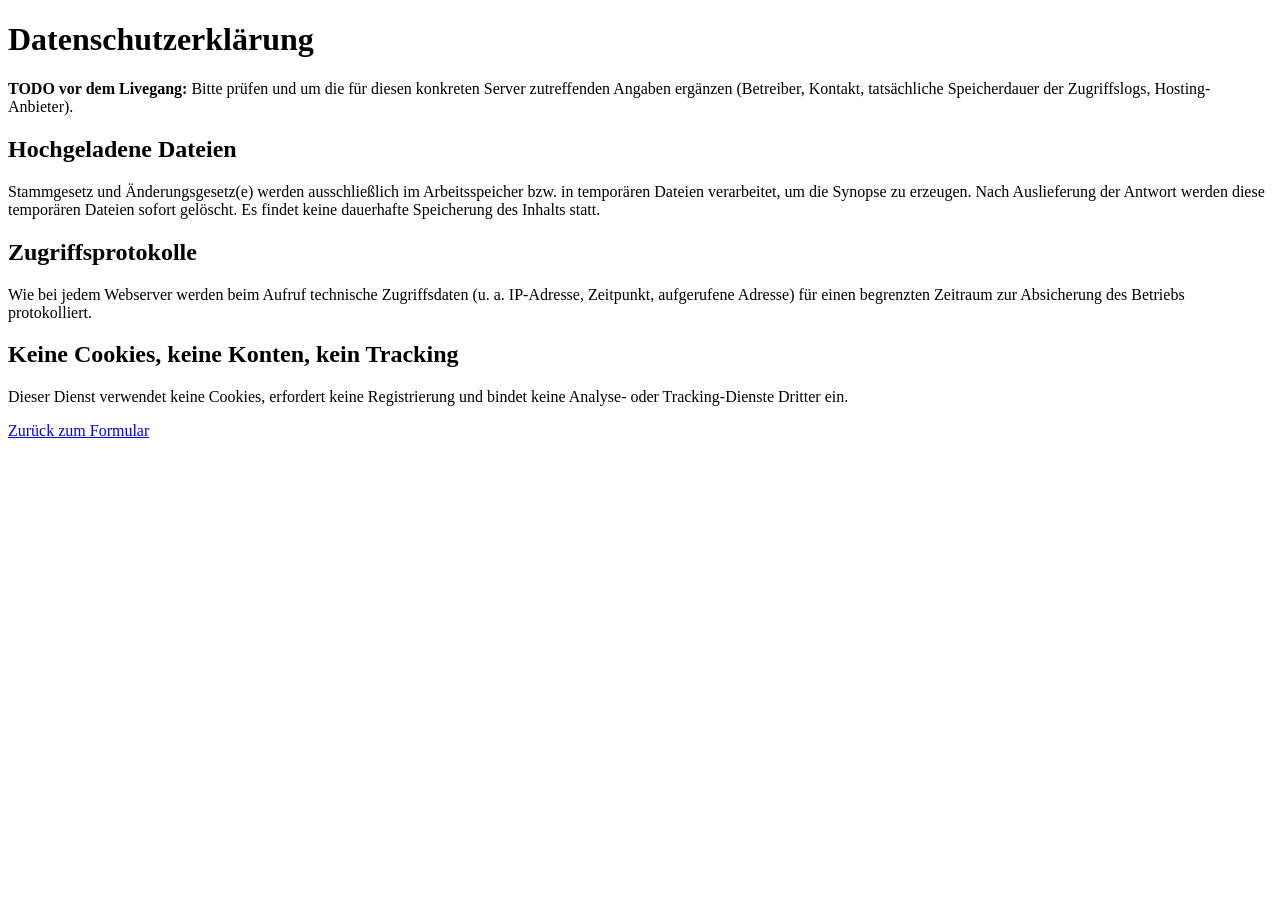
==== src/main/resources/eu/mulk/aendggner/web/datenschutz.html @ 7b455cd4 "Add a public web front end alongside the CLI Extracts the CLI pipeline into a reusable Pipeline clas" ====
<!doctype html>
<html lang="de">
<head>
  <meta charset="utf-8">
  <meta name="viewport" content="width=device-width, initial-scale=1">
  <title>Datenschutz — ÄndGgner</title>
  <link rel="stylesheet" href="/style.css">
</head>
<body>
  <main>
    <h1>Datenschutzerklärung</h1>
    <p>
      <strong>TODO vor dem Livegang:</strong> Bitte prüfen und um die für diesen konkreten Server
      zutreffenden Angaben ergänzen (Betreiber, Kontakt, tatsächliche Speicherdauer der
      Zugriffslogs, Hosting-Anbieter).
    </p>

    <h2>Hochgeladene Dateien</h2>
    <p>
      Stammgesetz und Änderungsgesetz(e) werden ausschließlich im Arbeitsspeicher bzw. in
      temporären Dateien verarbeitet, um die Synopse zu erzeugen. Nach Auslieferung der Antwort
      werden diese temporären Dateien sofort gelöscht. Es findet keine dauerhafte Speicherung des
      Inhalts statt.
    </p>

    <h2>Zugriffsprotokolle</h2>
    <p>
      Wie bei jedem Webserver werden beim Aufruf technische Zugriffsdaten (u. a. IP-Adresse,
      Zeitpunkt, aufgerufene Adresse) für einen begrenzten Zeitraum zur Absicherung des Betriebs
      protokolliert.
    </p>

    <h2>Keine Cookies, keine Konten, kein Tracking</h2>
    <p>
      Dieser Dienst verwendet keine Cookies, erfordert keine Registrierung und bindet keine
      Analyse- oder Tracking-Dienste Dritter ein.
    </p>
  </main>
  <footer><a href="/">Zurück zum Formular</a></footer>
</body>
</html>
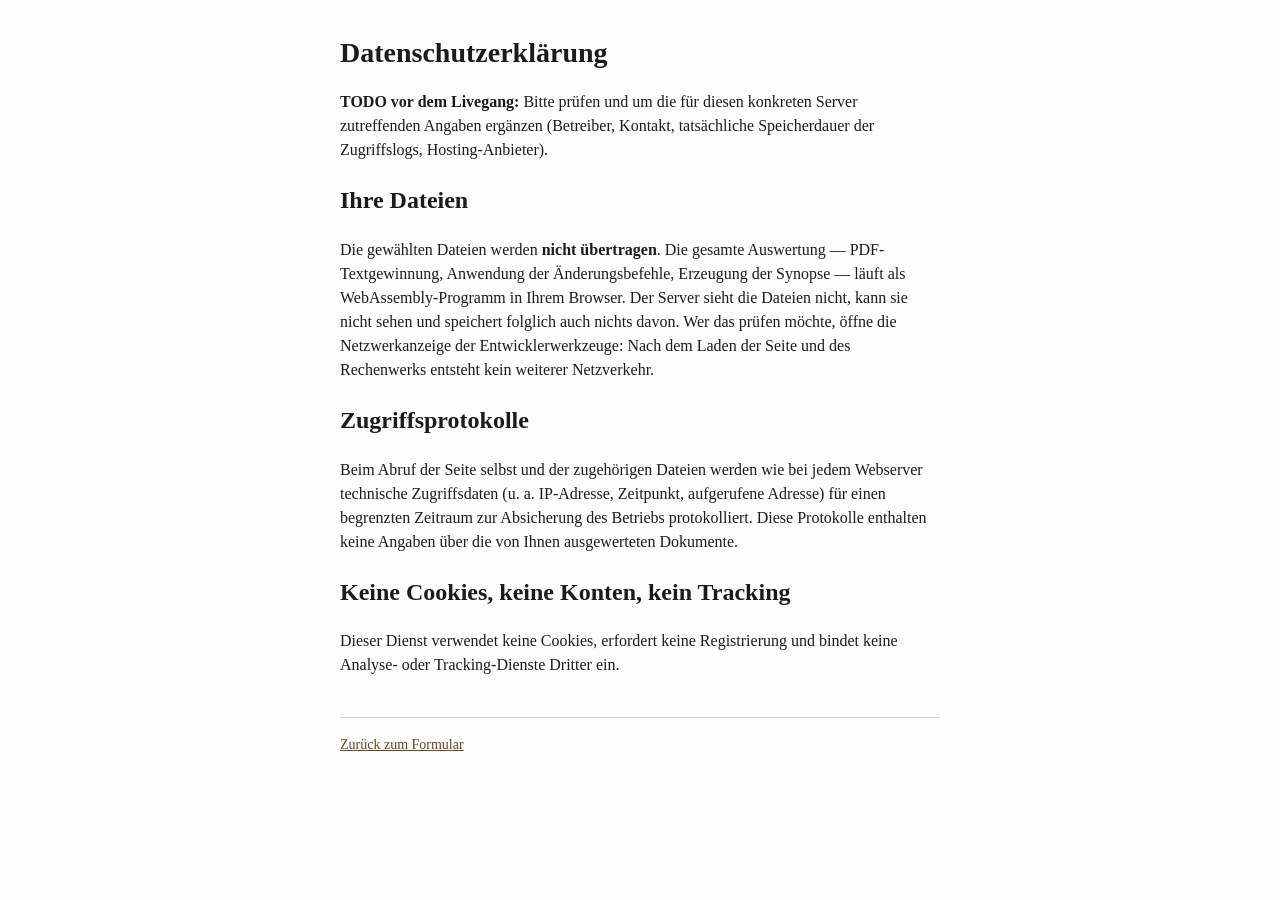
==== commit 2b1841e1: "Die Web-App rechnet im Browser statt auf dem Server Bisher lief die Weboberfläche auf einem JDK-Http" ====
--- a/src/main/resources/eu/mulk/aendggner/web/datenschutz.html
+++ b/src/main/resources/eu/mulk/aendggner/web/datenschutz.html
@@ -4,7 +4,7 @@
   <meta charset="utf-8">
   <meta name="viewport" content="width=device-width, initial-scale=1">
   <title>Datenschutz — ÄndGgner</title>
-  <link rel="stylesheet" href="/style.css">
+  <link rel="stylesheet" href="style.css">
 </head>
 <body>
   <main>
@@ -15,19 +15,22 @@
       Zugriffslogs, Hosting-Anbieter).
     </p>
 
-    <h2>Hochgeladene Dateien</h2>
+    <h2>Ihre Dateien</h2>
     <p>
-      Stammgesetz und Änderungsgesetz(e) werden ausschließlich im Arbeitsspeicher bzw. in
-      temporären Dateien verarbeitet, um die Synopse zu erzeugen. Nach Auslieferung der Antwort
-      werden diese temporären Dateien sofort gelöscht. Es findet keine dauerhafte Speicherung des
-      Inhalts statt.
+      Die gewählten Dateien werden <strong>nicht übertragen</strong>. Die gesamte Auswertung —
+      PDF-Textgewinnung, Anwendung der Änderungsbefehle, Erzeugung der Synopse — läuft als
+      WebAssembly-Programm in Ihrem Browser. Der Server sieht die Dateien nicht, kann sie nicht
+      sehen und speichert folglich auch nichts davon. Wer das prüfen möchte, öffne die
+      Netzwerkanzeige der Entwicklerwerkzeuge: Nach dem Laden der Seite und des Rechenwerks
+      entsteht kein weiterer Netzverkehr.
     </p>
 
     <h2>Zugriffsprotokolle</h2>
     <p>
-      Wie bei jedem Webserver werden beim Aufruf technische Zugriffsdaten (u. a. IP-Adresse,
-      Zeitpunkt, aufgerufene Adresse) für einen begrenzten Zeitraum zur Absicherung des Betriebs
-      protokolliert.
+      Beim Abruf der Seite selbst und der zugehörigen Dateien werden wie bei jedem Webserver
+      technische Zugriffsdaten (u. a. IP-Adresse, Zeitpunkt, aufgerufene Adresse) für einen
+      begrenzten Zeitraum zur Absicherung des Betriebs protokolliert. Diese Protokolle enthalten
+      keine Angaben über die von Ihnen ausgewerteten Dokumente.
     </p>
 
     <h2>Keine Cookies, keine Konten, kein Tracking</h2>
@@ -36,6 +39,6 @@
       Analyse- oder Tracking-Dienste Dritter ein.
     </p>
   </main>
-  <footer><a href="/">Zurück zum Formular</a></footer>
+  <footer><a href="index.html">Zurück zum Formular</a></footer>
 </body>
 </html>
--- a/src/main/resources/eu/mulk/aendggner/web/style.css
+++ b/src/main/resources/eu/mulk/aendggner/web/style.css
@@ -0,0 +1,140 @@
+:root {
+  color-scheme: light dark;
+  --fg: #1b1b1b;
+  --bg: #fdfdfb;
+  --muted: #5a5a54;
+  --accent: #6b4423;
+  --border: #d8d3c4;
+}
+
+@media (prefers-color-scheme: dark) {
+  :root {
+    --fg: #e8e6df;
+    --bg: #1c1b18;
+    --muted: #a6a296;
+    --accent: #c99a6c;
+    --border: #3a382f;
+  }
+}
+
+* {
+  box-sizing: border-box;
+}
+
+body {
+  margin: 0 auto;
+  padding: 2rem 1.25rem 3rem;
+  max-width: 40rem;
+  font-family: "Georgia", "Times New Roman", serif;
+  color: var(--fg);
+  background: var(--bg);
+  line-height: 1.5;
+}
+
+header {
+  margin-bottom: 2rem;
+}
+
+h1 {
+  margin: 0 0 0.25rem;
+  font-size: 1.75rem;
+}
+
+.tagline {
+  color: var(--muted);
+  margin: 0;
+}
+
+.field {
+  margin-bottom: 1.25rem;
+}
+
+label {
+  display: block;
+  font-weight: bold;
+  margin-bottom: 0.35rem;
+}
+
+.field.checkbox label {
+  font-weight: normal;
+  display: flex;
+  align-items: center;
+  gap: 0.5rem;
+}
+
+.hint {
+  margin: 0.35rem 0 0;
+  font-size: 0.875rem;
+  color: var(--muted);
+}
+
+input[type="file"] {
+  width: 100%;
+  padding: 0.4rem;
+  border: 1px solid var(--border);
+  border-radius: 4px;
+  background: transparent;
+  color: inherit;
+}
+
+button {
+  font: inherit;
+  font-weight: bold;
+  padding: 0.6rem 1.5rem;
+  border: 1px solid var(--accent);
+  border-radius: 4px;
+  background: var(--accent);
+  color: var(--bg);
+  cursor: pointer;
+}
+
+button:hover {
+  filter: brightness(1.1);
+}
+
+.disclaimer {
+  margin-top: 2rem;
+  padding: 1rem;
+  border: 1px solid var(--border);
+  border-radius: 6px;
+  font-size: 0.875rem;
+  color: var(--muted);
+}
+
+footer {
+  margin-top: 2.5rem;
+  padding-top: 1rem;
+  border-top: 1px solid var(--border);
+  font-size: 0.875rem;
+  color: var(--muted);
+}
+
+footer a {
+  color: var(--accent);
+}
+
+.meldung {
+  margin-top: 1.25rem;
+  padding: 0.75rem 1rem;
+  border: 1px solid var(--border);
+  border-radius: 6px;
+  font-size: 0.9375rem;
+}
+
+.meldung.arbeit {
+  color: var(--muted);
+}
+
+.meldung.fertig {
+  border-color: var(--accent);
+}
+
+.meldung.fehler {
+  border-color: #a33;
+  color: #a33;
+}
+
+button[disabled] {
+  filter: grayscale(0.6);
+  cursor: progress;
+}
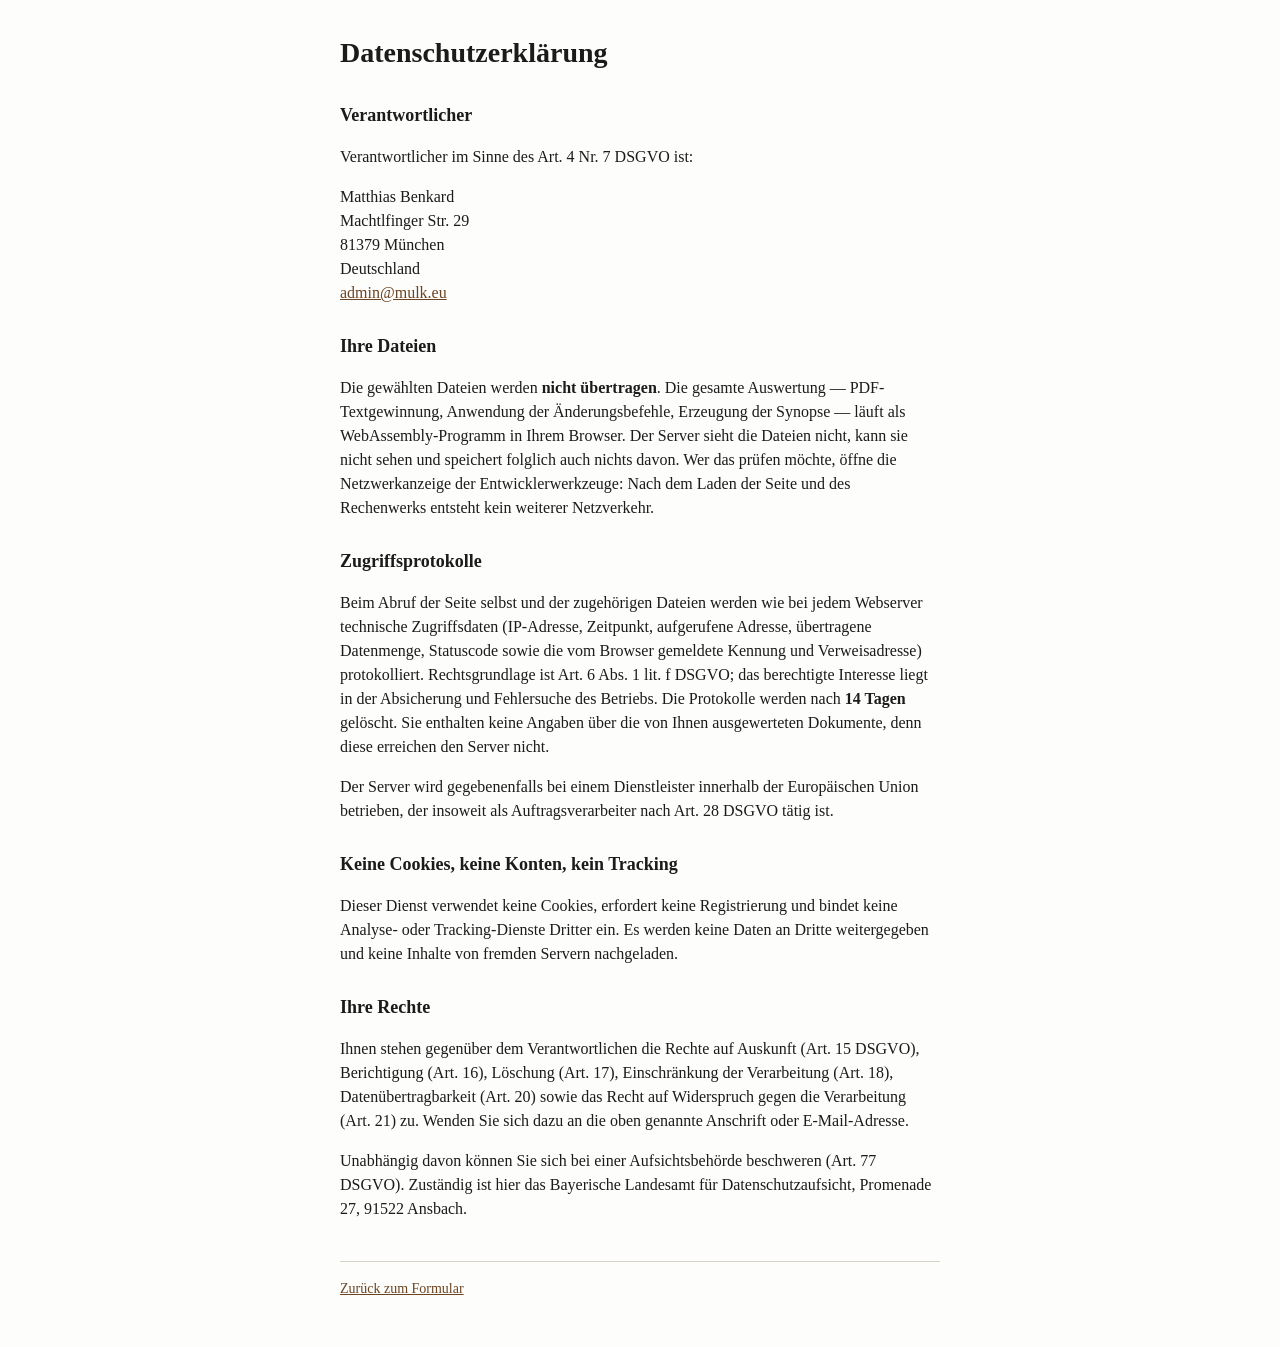
==== commit 2d33bf7c: "Die Web-Version wird öffentlich betreibbar Die Browserfassung war für den öffentlichen Betrieb gespe" ====
--- a/src/main/resources/eu/mulk/aendggner/web/datenschutz.html
+++ b/src/main/resources/eu/mulk/aendggner/web/datenschutz.html
@@ -4,16 +4,24 @@
   <meta charset="utf-8">
   <meta name="viewport" content="width=device-width, initial-scale=1">
   <title>Datenschutz — ÄndGgner</title>
+  <link rel="icon" href="favicon.svg" type="image/svg+xml">
   <link rel="stylesheet" href="style.css">
 </head>
 <body>
   <main>
     <h1>Datenschutzerklärung</h1>
+
+    <h2>Verantwortlicher</h2>
     <p>
-      <strong>TODO vor dem Livegang:</strong> Bitte prüfen und um die für diesen konkreten Server
-      zutreffenden Angaben ergänzen (Betreiber, Kontakt, tatsächliche Speicherdauer der
-      Zugriffslogs, Hosting-Anbieter).
+      Verantwortlicher im Sinne des Art. 4 Nr. 7 DSGVO ist:
     </p>
+    <address>
+      Matthias Benkard<br>
+      Machtlfinger Str. 29<br>
+      81379 München<br>
+      Deutschland<br>
+      <a href="mailto:admin@mulk.eu">admin@mulk.eu</a>
+    </address>
 
     <h2>Ihre Dateien</h2>
     <p>
@@ -28,15 +36,36 @@
     <h2>Zugriffsprotokolle</h2>
     <p>
       Beim Abruf der Seite selbst und der zugehörigen Dateien werden wie bei jedem Webserver
-      technische Zugriffsdaten (u. a. IP-Adresse, Zeitpunkt, aufgerufene Adresse) für einen
-      begrenzten Zeitraum zur Absicherung des Betriebs protokolliert. Diese Protokolle enthalten
-      keine Angaben über die von Ihnen ausgewerteten Dokumente.
+      technische Zugriffsdaten (IP-Adresse, Zeitpunkt, aufgerufene Adresse, übertragene
+      Datenmenge, Statuscode sowie die vom Browser gemeldete Kennung und Verweisadresse)
+      protokolliert. Rechtsgrundlage ist Art. 6 Abs. 1 lit. f DSGVO; das berechtigte Interesse
+      liegt in der Absicherung und Fehlersuche des Betriebs. Die Protokolle werden nach
+      <strong>14 Tagen</strong> gelöscht. Sie enthalten keine Angaben über die von Ihnen
+      ausgewerteten Dokumente, denn diese erreichen den Server nicht.
+    </p>
+    <p>
+      Der Server wird gegebenenfalls bei einem Dienstleister innerhalb der Europäischen Union
+      betrieben, der insoweit als Auftragsverarbeiter nach Art. 28 DSGVO tätig ist.
     </p>
 
     <h2>Keine Cookies, keine Konten, kein Tracking</h2>
     <p>
       Dieser Dienst verwendet keine Cookies, erfordert keine Registrierung und bindet keine
-      Analyse- oder Tracking-Dienste Dritter ein.
+      Analyse- oder Tracking-Dienste Dritter ein. Es werden keine Daten an Dritte weitergegeben
+      und keine Inhalte von fremden Servern nachgeladen.
+    </p>
+
+    <h2>Ihre Rechte</h2>
+    <p>
+      Ihnen stehen gegenüber dem Verantwortlichen die Rechte auf Auskunft (Art. 15 DSGVO),
+      Berichtigung (Art. 16), Löschung (Art. 17), Einschränkung der Verarbeitung (Art. 18),
+      Datenübertragbarkeit (Art. 20) sowie das Recht auf Widerspruch gegen die Verarbeitung
+      (Art. 21) zu. Wenden Sie sich dazu an die oben genannte Anschrift oder E-Mail-Adresse.
+    </p>
+    <p>
+      Unabhängig davon können Sie sich bei einer Aufsichtsbehörde beschweren (Art. 77 DSGVO).
+      Zuständig ist hier das Bayerische Landesamt für Datenschutzaufsicht, Promenade 27,
+      91522 Ansbach.
     </p>
   </main>
   <footer><a href="index.html">Zurück zum Formular</a></footer>
--- a/src/main/resources/eu/mulk/aendggner/web/style.css
+++ b/src/main/resources/eu/mulk/aendggner/web/style.css
@@ -43,6 +43,21 @@
 .tagline {
   color: var(--muted);
   margin: 0;
+}
+
+/* Impressum und Datenschutz. */
+h2 {
+  margin: 1.75rem 0 0.5rem;
+  font-size: 1.125rem;
+}
+
+address {
+  font-style: normal;
+  margin: 0.5rem 0;
+}
+
+a {
+  color: var(--accent);
 }
 
 .field {
@@ -92,6 +107,14 @@
   filter: brightness(1.1);
 }
 
+.noscript {
+  margin: 0 0 2rem;
+  padding: 1rem;
+  border: 1px solid #a33;
+  border-radius: 6px;
+  font-size: 0.875rem;
+}
+
 .disclaimer {
   margin-top: 2rem;
   padding: 1rem;
@@ -111,6 +134,10 @@
 
 footer a {
   color: var(--accent);
+}
+
+.nebenquelle {
+  font-size: 0.8125rem;
 }
 
 .meldung {
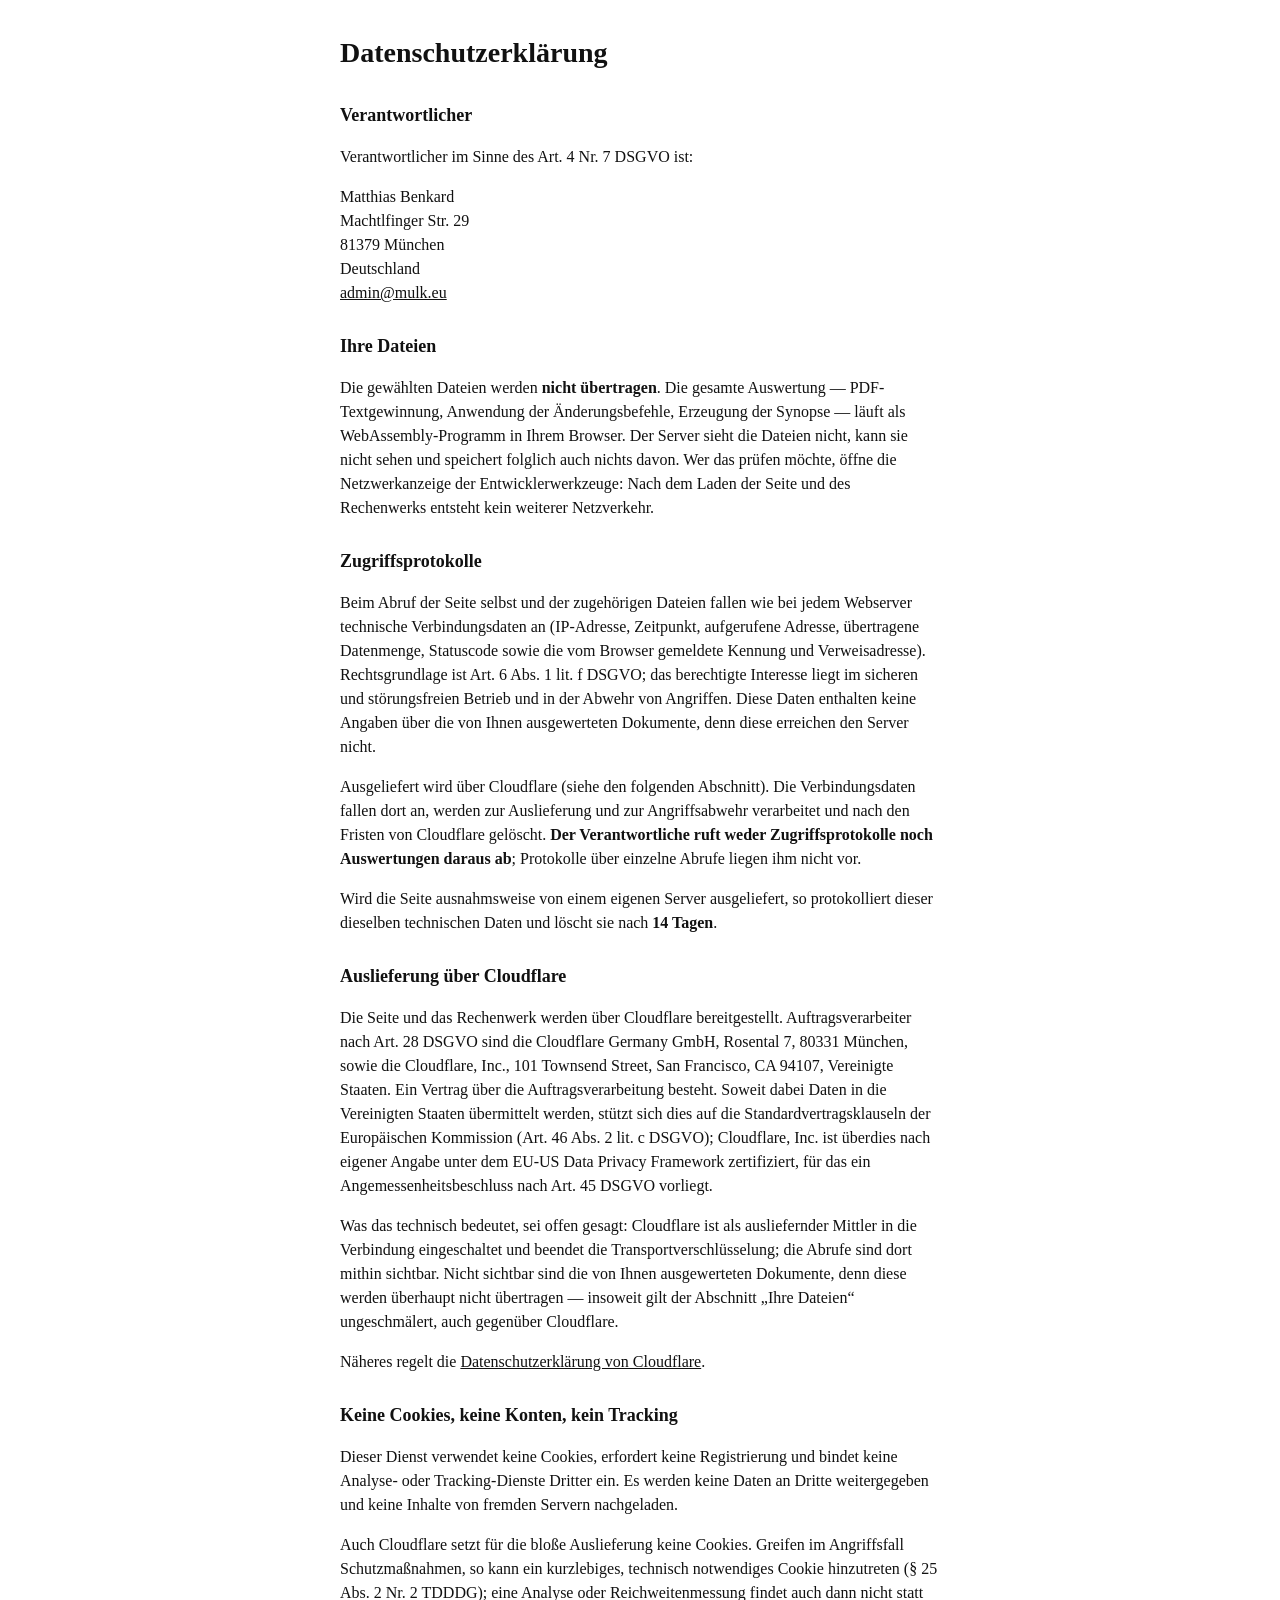
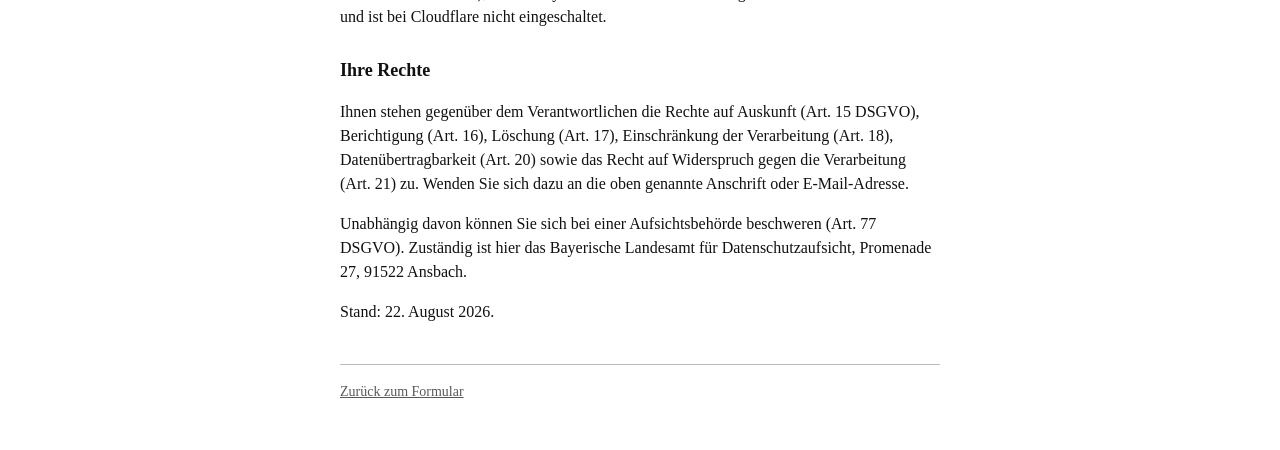
==== commit 8889c186: "Die Erklärung nennt, wer die Abrufe tatsächlich sieht Die Browserfassung geht seit der Umstellung de" ====
--- a/src/main/resources/eu/mulk/aendggner/web/datenschutz.html
+++ b/src/main/resources/eu/mulk/aendggner/web/datenschutz.html
@@ -35,17 +35,48 @@
 
     <h2>Zugriffsprotokolle</h2>
     <p>
-      Beim Abruf der Seite selbst und der zugehörigen Dateien werden wie bei jedem Webserver
-      technische Zugriffsdaten (IP-Adresse, Zeitpunkt, aufgerufene Adresse, übertragene
-      Datenmenge, Statuscode sowie die vom Browser gemeldete Kennung und Verweisadresse)
-      protokolliert. Rechtsgrundlage ist Art. 6 Abs. 1 lit. f DSGVO; das berechtigte Interesse
-      liegt in der Absicherung und Fehlersuche des Betriebs. Die Protokolle werden nach
-      <strong>14 Tagen</strong> gelöscht. Sie enthalten keine Angaben über die von Ihnen
-      ausgewerteten Dokumente, denn diese erreichen den Server nicht.
+      Beim Abruf der Seite selbst und der zugehörigen Dateien fallen wie bei jedem Webserver
+      technische Verbindungsdaten an (IP-Adresse, Zeitpunkt, aufgerufene Adresse, übertragene
+      Datenmenge, Statuscode sowie die vom Browser gemeldete Kennung und Verweisadresse).
+      Rechtsgrundlage ist Art. 6 Abs. 1 lit. f DSGVO; das berechtigte Interesse liegt im
+      sicheren und störungsfreien Betrieb und in der Abwehr von Angriffen. Diese Daten
+      enthalten keine Angaben über die von Ihnen ausgewerteten Dokumente, denn diese erreichen
+      den Server nicht.
     </p>
     <p>
-      Der Server wird gegebenenfalls bei einem Dienstleister innerhalb der Europäischen Union
-      betrieben, der insoweit als Auftragsverarbeiter nach Art. 28 DSGVO tätig ist.
+      Ausgeliefert wird über Cloudflare (siehe den folgenden Abschnitt). Die Verbindungsdaten
+      fallen dort an, werden zur Auslieferung und zur Angriffsabwehr verarbeitet und nach den
+      Fristen von Cloudflare gelöscht. <strong>Der Verantwortliche ruft weder
+      Zugriffsprotokolle noch Auswertungen daraus ab</strong>; Protokolle über einzelne Abrufe
+      liegen ihm nicht vor.
+    </p>
+    <p>
+      Wird die Seite ausnahmsweise von einem eigenen Server ausgeliefert, so protokolliert
+      dieser dieselben technischen Daten und löscht sie nach <strong>14 Tagen</strong>.
+    </p>
+
+    <h2>Auslieferung über Cloudflare</h2>
+    <p>
+      Die Seite und das Rechenwerk werden über Cloudflare bereitgestellt. Auftragsverarbeiter
+      nach Art. 28 DSGVO sind die Cloudflare Germany GmbH, Rosental 7, 80331 München, sowie die
+      Cloudflare, Inc., 101 Townsend Street, San Francisco, CA 94107, Vereinigte Staaten. Ein
+      Vertrag über die Auftragsverarbeitung besteht. Soweit dabei Daten in die Vereinigten
+      Staaten übermittelt werden, stützt sich dies auf die Standardvertragsklauseln der
+      Europäischen Kommission (Art. 46 Abs. 2 lit. c DSGVO); Cloudflare, Inc. ist überdies nach
+      eigener Angabe unter dem EU-US Data Privacy Framework zertifiziert, für das ein
+      Angemessenheitsbeschluss nach Art. 45 DSGVO vorliegt.
+    </p>
+    <p>
+      Was das technisch bedeutet, sei offen gesagt: Cloudflare ist als ausliefernder Mittler in
+      die Verbindung eingeschaltet und beendet die Transportverschlüsselung; die Abrufe sind
+      dort mithin sichtbar. Nicht sichtbar sind die von Ihnen ausgewerteten Dokumente, denn
+      diese werden überhaupt nicht übertragen — insoweit gilt der Abschnitt „Ihre Dateien“
+      ungeschmälert, auch gegenüber Cloudflare.
+    </p>
+    <p>
+      Näheres regelt die
+      <a href="https://www.cloudflare.com/privacypolicy/">Datenschutzerklärung von
+      Cloudflare</a>.
     </p>
 
     <h2>Keine Cookies, keine Konten, kein Tracking</h2>
@@ -53,6 +84,12 @@
       Dieser Dienst verwendet keine Cookies, erfordert keine Registrierung und bindet keine
       Analyse- oder Tracking-Dienste Dritter ein. Es werden keine Daten an Dritte weitergegeben
       und keine Inhalte von fremden Servern nachgeladen.
+    </p>
+    <p>
+      Auch Cloudflare setzt für die bloße Auslieferung keine Cookies. Greifen im Angriffsfall
+      Schutzmaßnahmen, so kann ein kurzlebiges, technisch notwendiges Cookie hinzutreten
+      (§ 25 Abs. 2 Nr. 2 TDDDG); eine Analyse oder Reichweitenmessung findet auch dann nicht
+      statt und ist bei Cloudflare nicht eingeschaltet.
     </p>
 
     <h2>Ihre Rechte</h2>
@@ -67,6 +104,8 @@
       Zuständig ist hier das Bayerische Landesamt für Datenschutzaufsicht, Promenade 27,
       91522 Ansbach.
     </p>
+
+    <p>Stand: 22. August 2026.</p>
   </main>
   <footer><a href="index.html">Zurück zum Formular</a></footer>
 </body>
--- a/src/main/resources/eu/mulk/aendggner/web/style.css
+++ b/src/main/resources/eu/mulk/aendggner/web/style.css
@@ -1,19 +1,25 @@
+/* Schwarz auf Papier wie ein Gesetzblatt. Farbe tritt allein an den Balken der
+   Hinweiskästen auf und meint dort dasselbe wie in der Synopse: rot warnt, grün
+   bestätigt. Die Kästen bleiben auch ohne den Balken lesbar; er hebt sie hervor,
+   er trägt nicht allein. */
 :root {
   color-scheme: light dark;
-  --fg: #1b1b1b;
-  --bg: #fdfdfb;
-  --muted: #5a5a54;
-  --accent: #6b4423;
-  --border: #d8d3c4;
+  --fg: #111;
+  --bg: #fff;
+  --muted: #595959;
+  --border: #bbb;
+  --warnung: #8b0000;
+  --bestaetigung: #005f00;
 }
 
 @media (prefers-color-scheme: dark) {
   :root {
-    --fg: #e8e6df;
-    --bg: #1c1b18;
-    --muted: #a6a296;
-    --accent: #c99a6c;
-    --border: #3a382f;
+    --fg: #e6e6e6;
+    --bg: #141414;
+    --muted: #a0a0a0;
+    --border: #4a4a4a;
+    --warnung: #ffb3b3;
+    --bestaetigung: #b3ffb3;
   }
 }
 
@@ -40,6 +46,12 @@
   font-size: 1.75rem;
 }
 
+.langname {
+  color: var(--muted);
+  margin: 0 0 0.35rem;
+  font-size: 0.9rem;
+}
+
 .tagline {
   color: var(--muted);
   margin: 0;
@@ -56,8 +68,10 @@
   margin: 0.5rem 0;
 }
 
+/* Ohne Schmuckfarbe trägt allein die Unterstreichung das Klick-Signal. */
 a {
-  color: var(--accent);
+  color: var(--fg);
+  text-decoration: underline;
 }
 
 .field {
@@ -87,7 +101,6 @@
   width: 100%;
   padding: 0.4rem;
   border: 1px solid var(--border);
-  border-radius: 4px;
   background: transparent;
   color: inherit;
 }
@@ -96,30 +109,68 @@
   font: inherit;
   font-weight: bold;
   padding: 0.6rem 1.5rem;
-  border: 1px solid var(--accent);
-  border-radius: 4px;
-  background: var(--accent);
+  border: 1px solid var(--fg);
+  background: var(--fg);
   color: var(--bg);
   cursor: pointer;
 }
 
+/* Umkehr statt brightness(): Ein schwarzer Knopf wird davon nicht heller. */
 button:hover {
-  filter: brightness(1.1);
+  background: var(--bg);
+  color: var(--fg);
 }
 
 .noscript {
   margin: 0 0 2rem;
   padding: 1rem;
-  border: 1px solid #a33;
-  border-radius: 6px;
-  font-size: 0.875rem;
+  border: 1px solid var(--border);
+  border-left: 4px solid var(--warnung);
+  font-size: 0.875rem;
+}
+
+/* Zugeklappt eine Zeile, damit das Formular oben bleibt; aufgeklappt im Zuschnitt der
+   übrigen Kästen. */
+.einfuehrung {
+  margin: 0 0 1.75rem;
+  padding: 0.75rem 1rem;
+  border: 1px solid var(--border);
+  font-size: 0.875rem;
+}
+
+.einfuehrung summary {
+  font-weight: bold;
+  text-decoration: underline;
+  cursor: pointer;
+}
+
+.einfuehrung > :not(summary) {
+  margin: 0.75rem 0 0;
+}
+
+.einfuehrung ol {
+  padding-left: 1.25rem;
+}
+
+.einfuehrung dt {
+  font-weight: bold;
+  margin-top: 0.75rem;
+}
+
+.einfuehrung dd {
+  margin: 0.25rem 0 0;
+}
+
+/* Der Erläuterungssatz unter einem Beispiel steht als span in der dd und braucht deshalb
+   eigene Absatzbildung. */
+.einfuehrung .hint {
+  display: block;
 }
 
 .disclaimer {
   margin-top: 2rem;
   padding: 1rem;
   border: 1px solid var(--border);
-  border-radius: 6px;
   font-size: 0.875rem;
   color: var(--muted);
 }
@@ -133,18 +184,22 @@
 }
 
 footer a {
-  color: var(--accent);
+  color: var(--muted);
 }
 
 .nebenquelle {
   font-size: 0.8125rem;
 }
 
+/* Der Balken links zeigt den Zustand an; der Text benennt ihn ohnehin, sodass die
+   Meldung auch ohne Farbe verständlich bleibt. Während der Arbeit steht kein Balken,
+   weil noch nichts feststeht. */
 .meldung {
   margin-top: 1.25rem;
   padding: 0.75rem 1rem;
   border: 1px solid var(--border);
-  border-radius: 6px;
+  border-left-width: 4px;
+  border-left-color: var(--border);
   font-size: 0.9375rem;
 }
 
@@ -153,15 +208,16 @@
 }
 
 .meldung.fertig {
-  border-color: var(--accent);
+  border-left-color: var(--bestaetigung);
 }
 
 .meldung.fehler {
-  border-color: #a33;
-  color: #a33;
-}
-
+  border-left-color: var(--warnung);
+  font-weight: bold;
+}
+
+/* grayscale() ist an einem grauen Knopf wirkungslos. */
 button[disabled] {
-  filter: grayscale(0.6);
+  opacity: 0.5;
   cursor: progress;
 }
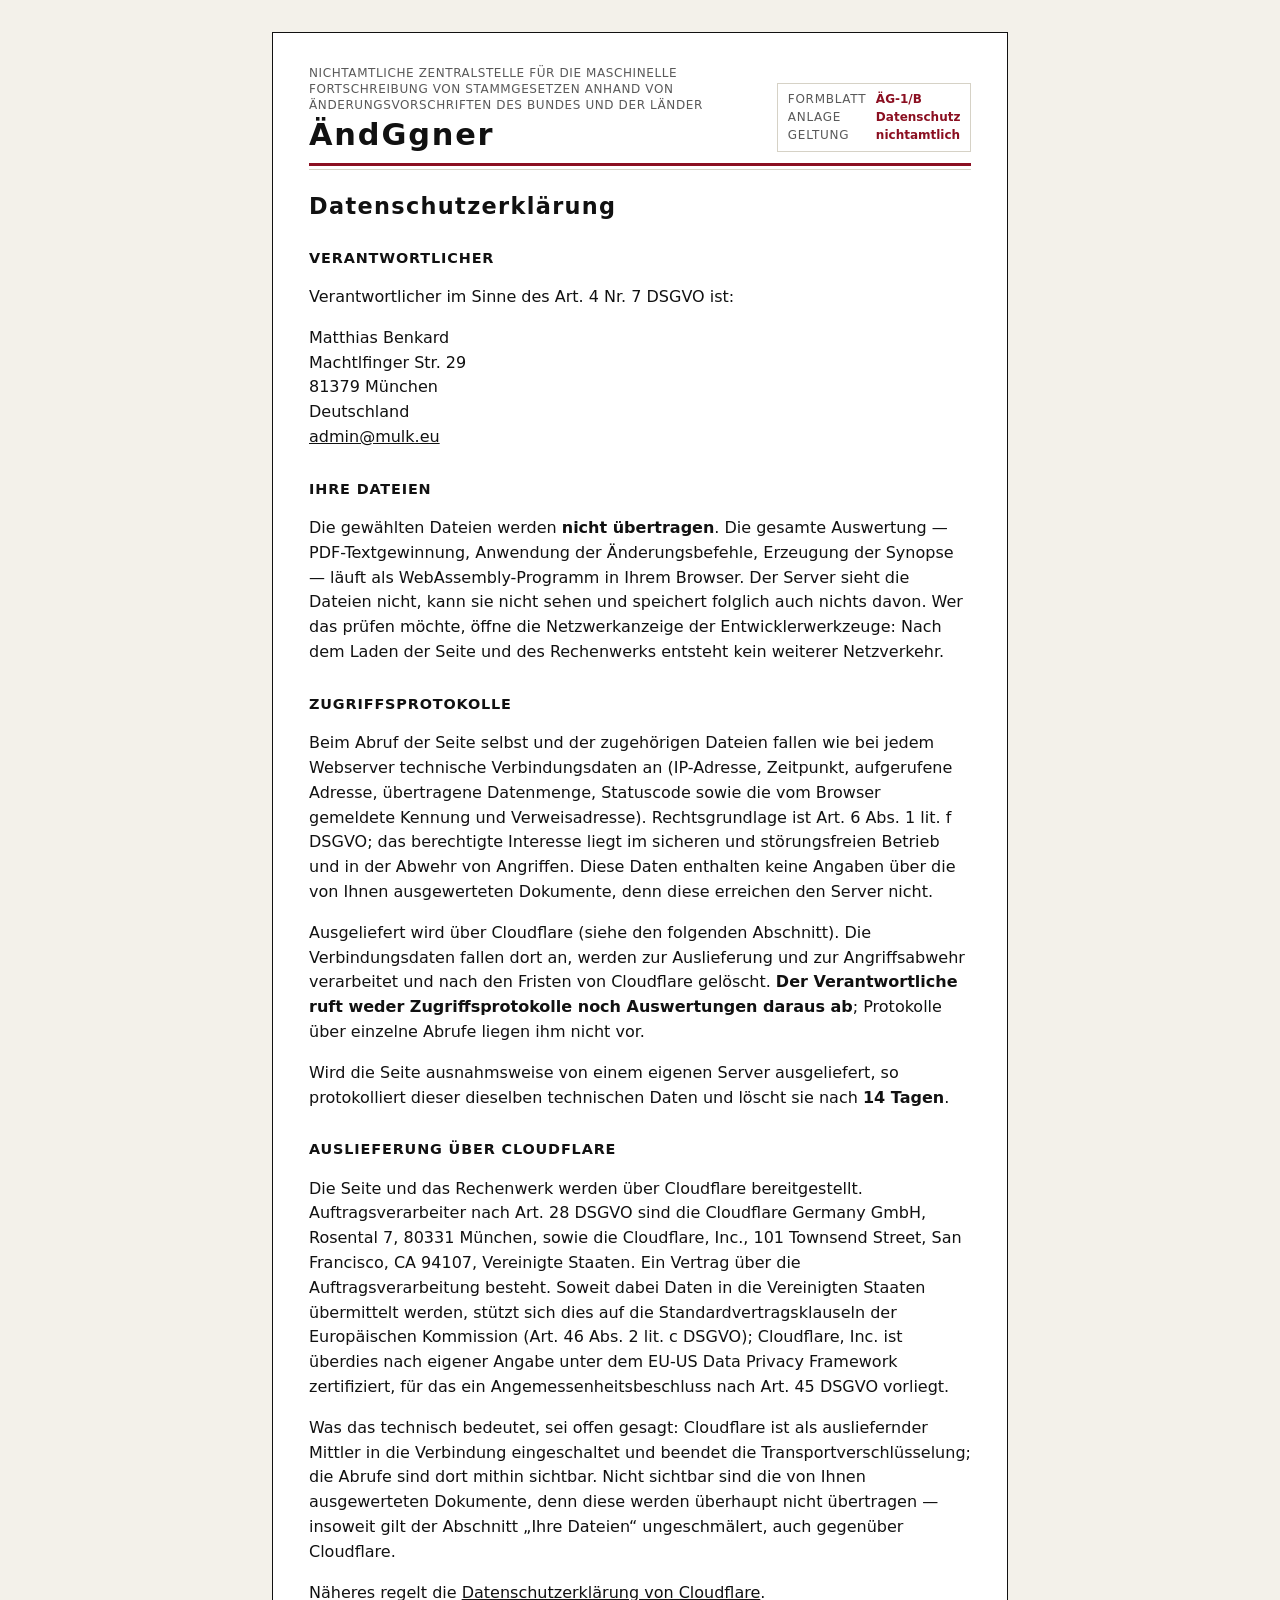
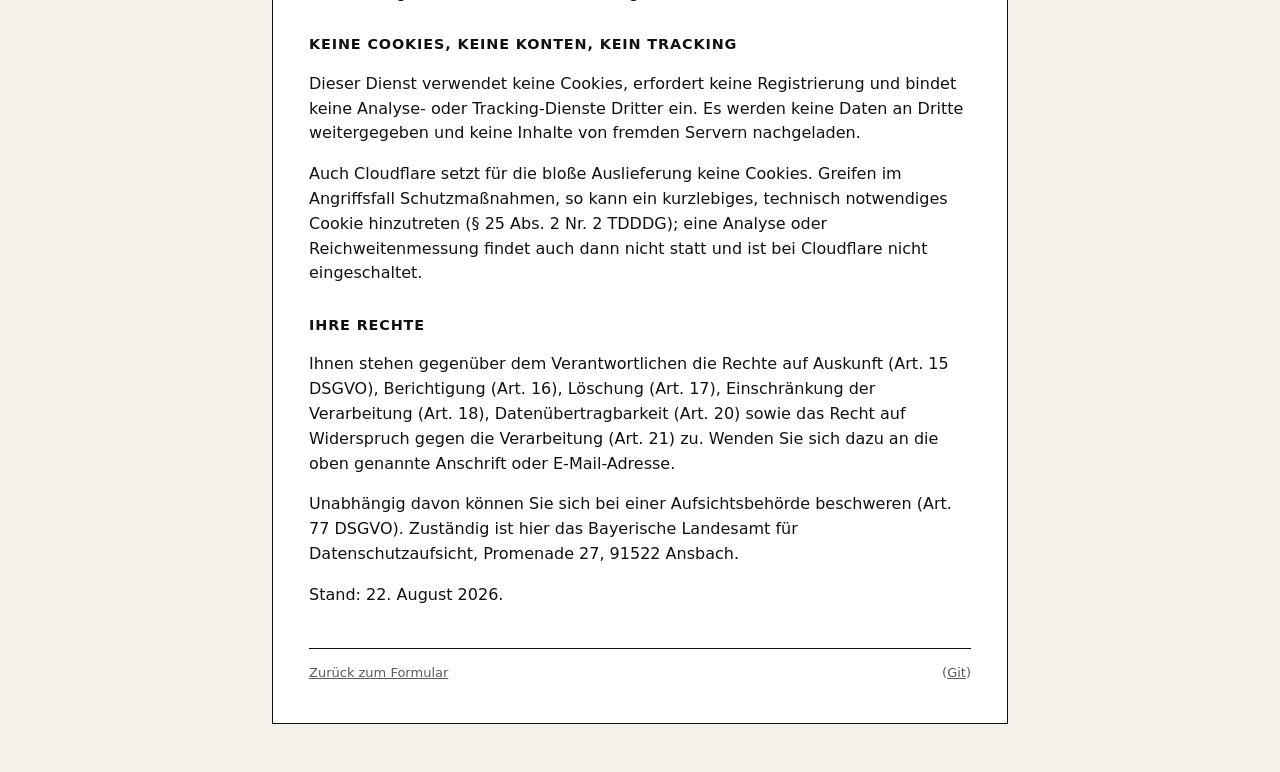
==== commit 1db82014: "Die Startseite tritt fortan als amtliches Formblatt auf Die Browserfassung trug ein schmuckloses Kle" ====
--- a/src/main/resources/eu/mulk/aendggner/web/datenschutz.html
+++ b/src/main/resources/eu/mulk/aendggner/web/datenschutz.html
@@ -1,4 +1,6 @@
 <!doctype html>
+<!-- SPDX-FileCopyrightText: 2020 Matthias Andreas Benkard <code@mail.matthias.benkard.de>
+     SPDX-License-Identifier: AGPL-3.0-or-later -->
 <html lang="de">
 <head>
   <meta charset="utf-8">
@@ -8,6 +10,22 @@
   <link rel="stylesheet" href="style.css">
 </head>
 <body>
+  <header class="briefkopf">
+    <div class="dienststelle">
+      <p class="langname">
+        Nichtamtliche Zentralstelle für die maschinelle Fortschreibung von Stammgesetzen
+        anhand von Änderungsvorschriften des Bundes und der Länder
+      </p>
+      <p class="wortmarke"><a href="index.html">ÄndGgner</a></p>
+    </div>
+
+    <dl class="kennung">
+      <dt>Formblatt</dt><dd>ÄG&#8209;1/B</dd>
+      <dt>Anlage</dt><dd>Datenschutz</dd>
+      <dt>Geltung</dt><dd>nichtamtlich</dd>
+    </dl>
+  </header>
+
   <main>
     <h1>Datenschutzerklärung</h1>
 
@@ -107,6 +125,9 @@
 
     <p>Stand: 22. August 2026.</p>
   </main>
-  <footer><a href="index.html">Zurück zum Formular</a></footer>
+  <footer>
+    <nav><a href="index.html">Zurück zum Formular</a></nav>
+    <span class="nebenquelle">(<a href="https://gerrit.benkard.de/plugins/gitiles/aendggner">Git</a>)</span>
+  </footer>
 </body>
 </html>
--- a/src/main/resources/eu/mulk/aendggner/web/style.css
+++ b/src/main/resources/eu/mulk/aendggner/web/style.css
@@ -1,13 +1,21 @@
-/* Schwarz auf Papier wie ein Gesetzblatt. Farbe tritt allein an den Balken der
-   Hinweiskästen auf und meint dort dasselbe wie in der Synopse: rot warnt, grün
-   bestätigt. Die Kästen bleiben auch ohne den Balken lesbar; er hebt sie hervor,
-   er trägt nicht allein. */
+/* SPDX-FileCopyrightText: 2020 Matthias Andreas Benkard <code@mail.matthias.benkard.de>
+   SPDX-License-Identifier: AGPL-3.0-or-later */
+
+/* Ein Vordruck, kein Aufsatz: Der Bogen liegt auf einer Unterlage, trägt oben einen
+   Briefkopf mit Formblattkennung und darunter einen Feldblock mit numerierten Feldern.
+   Farbe tritt an drei Stellen auf und meint dort jeweils dasselbe: Behördenrot führt
+   das Auge zu den Kennungen und Feldziffern, rot warnt, grün bestätigt. Kein Kasten
+   verlässt sich auf seine Farbe allein; Wort und Zeichen tragen die Aussage mit. */
 :root {
   color-scheme: light dark;
   --fg: #111;
   --bg: #fff;
+  --papier: #f3f1ea;
   --muted: #595959;
   --border: #bbb;
+  --raster: #d6d2c6;
+  --kasten: #f0ede4;
+  --amt: #8b0f21;
   --warnung: #8b0000;
   --bestaetigung: #005f00;
 }
@@ -15,9 +23,13 @@
 @media (prefers-color-scheme: dark) {
   :root {
     --fg: #e6e6e6;
-    --bg: #141414;
+    --bg: #1c1c1c;
+    --papier: #0f0f0f;
     --muted: #a0a0a0;
     --border: #4a4a4a;
+    --raster: #3c3c3c;
+    --kasten: #242424;
+    --amt: #e79aa4;
     --warnung: #ffb3b3;
     --bestaetigung: #b3ffb3;
   }
@@ -27,45 +39,138 @@
   box-sizing: border-box;
 }
 
+/* Die Unterlage endet nie, auch wenn der Bogen kürzer ist als das Fenster. */
+html {
+  background: var(--papier);
+}
+
 body {
-  margin: 0 auto;
-  padding: 2rem 1.25rem 3rem;
-  max-width: 40rem;
-  font-family: "Georgia", "Times New Roman", serif;
+  margin: 2rem auto 3rem;
+  padding: 2rem 2.25rem 2.5rem;
+  max-width: 46rem;
+  border: 1px solid var(--fg);
+  font-family: system-ui, "Segoe UI", "Helvetica Neue", Arial, sans-serif;
+  font-size: 1rem;
   color: var(--fg);
   background: var(--bg);
+  line-height: 1.55;
+}
+
+/* Auf schmalen Geräten wäre der Bogenrand nur ein Verlust an Satzbreite. */
+@media (max-width: 48rem) {
+  body {
+    margin: 0;
+    padding: 1.25rem 1rem 2rem;
+    border: none;
+  }
+}
+
+/* Der Briefkopf: links die ausstellende Stelle, rechts die Kennung des Vordrucks.
+   Darunter die Doppellinie — kräftig in Amtsrot, dünn in Rasterfarbe —, deren zweite
+   Linie der Oberrand des Satzspiegels ist. */
+.briefkopf {
+  display: grid;
+  grid-template-columns: 1fr auto;
+  gap: 1rem 2rem;
+  align-items: end;
+  padding-bottom: 0.7rem;
+  border-bottom: 3px solid var(--amt);
+}
+
+/* Gestapelt zöge die Kennung sonst über die ganze Breite und sähe aus wie ein Kasten
+   des Satzspiegels statt wie ein Stempel am Kopfrand. */
+@media (max-width: 34rem) {
+  .briefkopf {
+    grid-template-columns: 1fr;
+    align-items: start;
+  }
+
+  .kennung {
+    justify-self: start;
+  }
+}
+
+h1,
+.wortmarke {
+  margin: 0;
+  font-size: 1.9rem;
+  font-weight: bold;
+  letter-spacing: 0.06em;
+  line-height: 1.1;
+}
+
+.wortmarke a {
+  text-decoration: none;
+}
+
+.langname {
+  margin: 0 0 0.3rem;
+  max-width: 26rem;
+  font-size: 0.75rem;
+  letter-spacing: 0.05em;
+  text-transform: uppercase;
+  line-height: 1.35;
+  color: var(--muted);
+}
+
+/* Die Kennung steht als Verzeichnis im Text und nicht als Zierrat im Stilblatt: Sie
+   lässt sich damit auswählen und vorlesen. „Nichtamtlich“ ist dabei keine Pointe,
+   sondern die Klarstellung, die die amtliche Anmutung nötig macht. */
+.kennung {
+  display: grid;
+  grid-template-columns: auto auto;
+  gap: 0 0.6rem;
+  margin: 0;
+  padding: 0.4rem 0.6rem;
+  border: 1px solid var(--raster);
+  font-size: 0.75rem;
   line-height: 1.5;
 }
 
-header {
-  margin-bottom: 2rem;
-}
-
-h1 {
-  margin: 0 0 0.25rem;
-  font-size: 1.75rem;
-}
-
-.langname {
-  color: var(--muted);
-  margin: 0 0 0.35rem;
-  font-size: 0.9rem;
-}
-
-.tagline {
-  color: var(--muted);
+.kennung dt {
+  letter-spacing: 0.06em;
+  text-transform: uppercase;
+  color: var(--muted);
+}
+
+.kennung dd {
   margin: 0;
+  font-weight: bold;
+  color: var(--amt);
+  white-space: nowrap;
+}
+
+main {
+  margin-top: 3px;
+  padding-top: 1.5rem;
+  border-top: 1px solid var(--raster);
+}
+
+.betreff {
+  margin: 0 0 1.75rem;
+  font-size: 1.05rem;
 }
 
 /* Impressum und Datenschutz. */
+main > h1 {
+  margin-bottom: 1.25rem;
+  font-size: 1.4rem;
+}
+
 h2 {
   margin: 1.75rem 0 0.5rem;
-  font-size: 1.125rem;
+  font-size: 0.9rem;
+  letter-spacing: 0.06em;
+  text-transform: uppercase;
 }
 
 address {
   font-style: normal;
   margin: 0.5rem 0;
+}
+
+code {
+  font-size: 0.9375em;
 }
 
 /* Ohne Schmuckfarbe trägt allein die Unterstreichung das Klick-Signal. */
@@ -74,44 +179,133 @@
   text-decoration: underline;
 }
 
+/* Der Vorgabe-Umriss verschwindet auf dem hellen Bogen fast; im Amtsrot ist der Halt
+   der Tastatur überall zu sehen. */
+:focus-visible {
+  outline: 2px solid var(--amt);
+  outline-offset: 2px;
+}
+
+/* Der Feldblock. Die Legende sitzt als schwarzer Balken im oberen Rahmen, wie die
+   Abschnittsüberschrift eines Vordrucks. */
+fieldset {
+  counter-reset: feld;
+  margin: 0 0 1.5rem;
+  padding: 1.25rem 1.25rem 0.5rem;
+  border: 1px solid var(--fg);
+  background: var(--kasten);
+}
+
+legend {
+  margin-left: -0.25rem;
+  padding: 0.3rem 0.8rem;
+  background: var(--fg);
+  color: var(--bg);
+  font-size: 0.8rem;
+  font-weight: bold;
+  letter-spacing: 0.08em;
+  text-transform: uppercase;
+}
+
+/* Die Feldziffer entsteht aus dem Zähler und steht im Steg links, damit sie die
+   Beschriftung nicht verschiebt und in jedem Feld an derselben Stelle sitzt. */
 .field {
+  position: relative;
   margin-bottom: 1.25rem;
+  padding: 0.9rem 1rem 0.9rem 3rem;
+  border: 1px solid var(--raster);
+  background: var(--bg);
+  counter-increment: feld;
+}
+
+.field::before {
+  content: counter(feld);
+  position: absolute;
+  top: 0.85rem;
+  left: 0.85rem;
+  width: 1.5rem;
+  height: 1.5rem;
+  border: 1px solid var(--amt);
+  color: var(--amt);
+  font-size: 0.8rem;
+  font-weight: bold;
+  line-height: 1.4rem;
+  text-align: center;
 }
 
 label {
   display: block;
   font-weight: bold;
-  margin-bottom: 0.35rem;
+  letter-spacing: 0.04em;
+  margin-bottom: 0.4rem;
 }
 
 .field.checkbox label {
   font-weight: normal;
+  letter-spacing: normal;
+  margin-bottom: 0;
   display: flex;
   align-items: center;
   gap: 0.5rem;
 }
 
+.field.checkbox input {
+  accent-color: var(--amt);
+  width: 1rem;
+  height: 1rem;
+  flex: none;
+}
+
 .hint {
-  margin: 0.35rem 0 0;
-  font-size: 0.875rem;
+  margin: 0.4rem 0 0;
+  font-size: 0.8125rem;
   color: var(--muted);
 }
 
 input[type="file"] {
   width: 100%;
-  padding: 0.4rem;
+  padding: 0.35rem;
   border: 1px solid var(--border);
   background: transparent;
   color: inherit;
+  font: inherit;
+  font-size: 0.875rem;
+}
+
+/* Der Dateiwähler ist der zweite Knopf des Vordrucks und trägt deshalb dessen Form,
+   nur in der Umkehrung, damit er dem Absenden nicht den Rang abläuft. */
+input[type="file"]::file-selector-button {
+  margin-right: 0.75rem;
+  padding: 0.3rem 0.9rem;
+  border: 1px solid var(--fg);
+  background: var(--bg);
+  color: var(--fg);
+  font: inherit;
+  font-size: 0.8125rem;
+  font-weight: bold;
+  letter-spacing: 0.04em;
+  cursor: pointer;
+}
+
+input[type="file"]::file-selector-button:hover {
+  background: var(--fg);
+  color: var(--bg);
+}
+
+.absenden {
+  margin-bottom: 0.5rem;
 }
 
 button {
   font: inherit;
   font-weight: bold;
-  padding: 0.6rem 1.5rem;
+  letter-spacing: 0.08em;
+  text-transform: uppercase;
+  padding: 0.7rem 1.75rem;
   border: 1px solid var(--fg);
   background: var(--fg);
   color: var(--bg);
+  box-shadow: 3px 3px 0 var(--raster);
   cursor: pointer;
 }
 
@@ -121,27 +315,74 @@
   color: var(--fg);
 }
 
-.noscript {
-  margin: 0 0 2rem;
-  padding: 1rem;
-  border: 1px solid var(--border);
-  border-left: 4px solid var(--warnung);
+/* Gedrückt fährt der Knopf in seinen eigenen Schatten. */
+button:active {
+  transform: translate(3px, 3px);
+  box-shadow: none;
+}
+
+/* grayscale() ist an einem grauen Knopf wirkungslos. */
+button[disabled] {
+  opacity: 0.5;
+  cursor: progress;
+}
+
+/* Hinweiskästen und Meldungen teilen einen Zuschnitt, damit erkennbar bleibt, dass sie
+   dasselbe sind: Text am Rande des Vordrucks. Der Balken links zeigt den Zustand an. */
+.kasten,
+.einfuehrung,
+.meldung {
+  padding: 0.9rem 1.1rem;
+  border: 1px solid var(--raster);
+  border-left: 4px solid var(--raster);
+  background: var(--kasten);
   font-size: 0.875rem;
 }
 
+.kasten {
+  margin: 0 0 1.75rem;
+}
+
+.kasten.warnung {
+  border-left-color: var(--warnung);
+}
+
+.kasten h2 {
+  margin: 0 0 0.5rem;
+  font-size: 0.75rem;
+}
+
+.kasten p {
+  margin: 0;
+}
+
 /* Zugeklappt eine Zeile, damit das Formular oben bleibt; aufgeklappt im Zuschnitt der
-   übrigen Kästen. */
+   übrigen Kästen. Der eigene Marker steht vor dem Wort statt daneben, sonst hinge er
+   außerhalb des Kastenrahmens. */
 .einfuehrung {
   margin: 0 0 1.75rem;
-  padding: 0.75rem 1rem;
-  border: 1px solid var(--border);
-  font-size: 0.875rem;
 }
 
 .einfuehrung summary {
   font-weight: bold;
-  text-decoration: underline;
+  letter-spacing: 0.04em;
   cursor: pointer;
+  list-style: none;
+}
+
+.einfuehrung summary::-webkit-details-marker {
+  display: none;
+}
+
+.einfuehrung summary::before {
+  content: "\25B8";
+  display: inline-block;
+  width: 1em;
+  color: var(--amt);
+}
+
+.einfuehrung[open] summary::before {
+  content: "\25BE";
 }
 
 .einfuehrung > :not(summary) {
@@ -154,7 +395,9 @@
 
 .einfuehrung dt {
   font-weight: bold;
-  margin-top: 0.75rem;
+  margin-top: 0.9rem;
+  padding-top: 0.5rem;
+  border-top: 1px solid var(--raster);
 }
 
 .einfuehrung dd {
@@ -169,55 +412,115 @@
 
 .disclaimer {
   margin-top: 2rem;
-  padding: 1rem;
-  border: 1px solid var(--border);
-  font-size: 0.875rem;
-  color: var(--muted);
-}
-
-footer {
-  margin-top: 2.5rem;
-  padding-top: 1rem;
-  border-top: 1px solid var(--border);
-  font-size: 0.875rem;
-  color: var(--muted);
-}
-
-footer a {
-  color: var(--muted);
-}
-
-.nebenquelle {
-  font-size: 0.8125rem;
-}
-
-/* Der Balken links zeigt den Zustand an; der Text benennt ihn ohnehin, sodass die
-   Meldung auch ohne Farbe verständlich bleibt. Während der Arbeit steht kein Balken,
-   weil noch nichts feststeht. */
+  color: var(--muted);
+}
+
+/* Die Meldung führt ihr Zeichen im Balken mit: Wer die Farbe nicht sieht, liest ✓ oder !
+   Das Zeichen steht im Stilblatt und nicht im Text, weil app.js den Text ersetzt.
+   Während der Arbeit steht weder Balken noch Zeichen, weil noch nichts feststeht. */
 .meldung {
-  margin-top: 1.25rem;
-  padding: 0.75rem 1rem;
-  border: 1px solid var(--border);
-  border-left-width: 4px;
-  border-left-color: var(--border);
+  margin: 1.5rem 0 0;
   font-size: 0.9375rem;
 }
 
 .meldung.arbeit {
   color: var(--muted);
+}
+
+.meldung.fertig,
+.meldung.fehler {
+  position: relative;
+  padding-left: 2.5rem;
+}
+
+.meldung.fertig::before,
+.meldung.fehler::before {
+  position: absolute;
+  left: 1.1rem;
+  font-weight: bold;
 }
 
 .meldung.fertig {
   border-left-color: var(--bestaetigung);
 }
 
+.meldung.fertig::before {
+  content: "\2713";
+  color: var(--bestaetigung);
+}
+
 .meldung.fehler {
   border-left-color: var(--warnung);
   font-weight: bold;
 }
 
-/* grayscale() ist an einem grauen Knopf wirkungslos. */
-button[disabled] {
-  opacity: 0.5;
-  cursor: progress;
-}
+.meldung.fehler::before {
+  content: "!";
+  color: var(--warnung);
+}
+
+/* Der Fußsteg trägt die Pflichtangaben und die Herkunft — links das Verzeichnis, rechts
+   die Quelle, so wie ein Vordruck unten seine Herkunft nennt. */
+footer {
+  display: flex;
+  flex-wrap: wrap;
+  justify-content: space-between;
+  gap: 0.5rem 1.5rem;
+  margin-top: 2.5rem;
+  padding-top: 0.9rem;
+  border-top: 1px solid var(--fg);
+  font-size: 0.8125rem;
+  color: var(--muted);
+}
+
+footer a {
+  color: var(--muted);
+}
+
+footer nav {
+  max-width: 32rem;
+}
+
+.nebenquelle {
+  white-space: nowrap;
+}
+
+/* Ein Formblatt gehört ausgedruckt: ohne Unterlage, ohne Bogenrand, mit Linien in
+   Schwarz. Der Knopf und das Merkblatt entfallen, weil auf Papier weder gedrückt noch
+   aufgeklappt wird. */
+@media print {
+  :root {
+    --fg: #000;
+    --bg: #fff;
+    --papier: #fff;
+    --muted: #333;
+    --border: #666;
+    --raster: #999;
+    --kasten: #fff;
+    --amt: #000;
+  }
+
+  body {
+    margin: 0;
+    padding: 0;
+    max-width: none;
+    border: none;
+    font-size: 10pt;
+  }
+
+  .einfuehrung,
+  .absenden,
+  .meldung[hidden] {
+    display: none;
+  }
+
+  a {
+    text-decoration: none;
+  }
+
+  fieldset,
+  .field,
+  .kasten {
+    break-inside: avoid;
+  }
+}
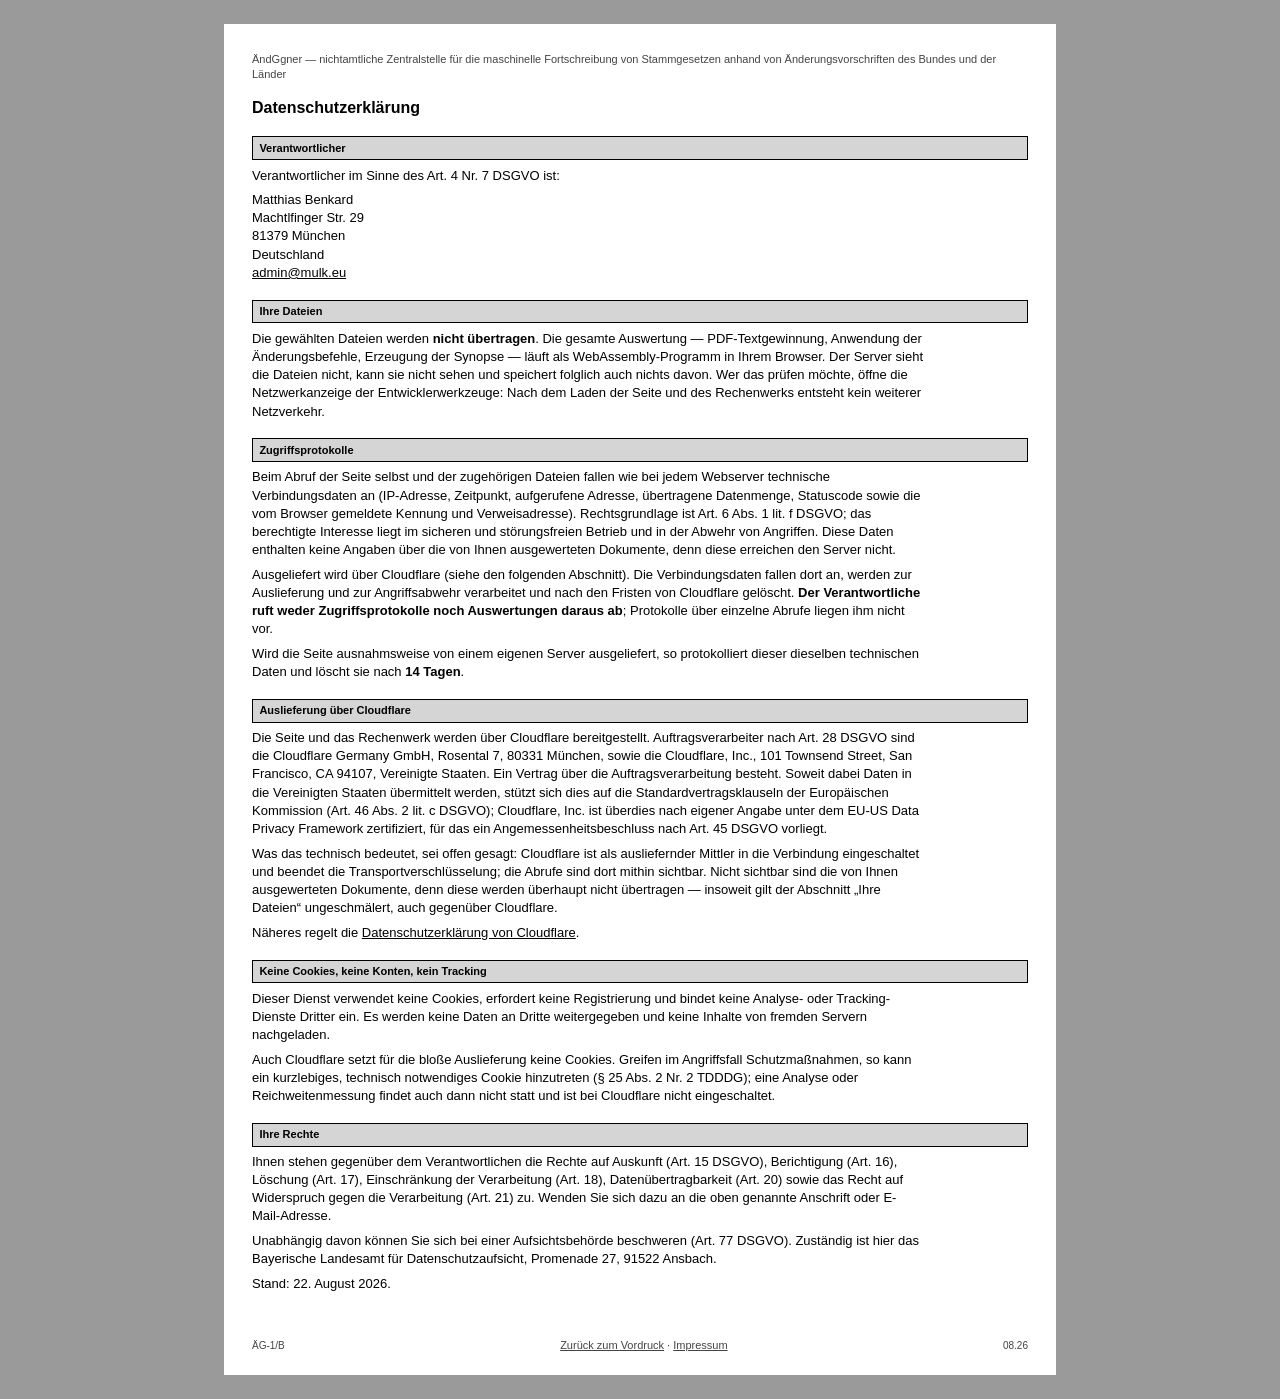
==== commit 4c8dee7e: "Der Vordruck richtet sich nach einem wirklichen Vordruck Die bisherige Gestaltung hatte sich am Begr" ====
--- a/src/main/resources/eu/mulk/aendggner/web/datenschutz.html
+++ b/src/main/resources/eu/mulk/aendggner/web/datenschutz.html
@@ -10,20 +10,13 @@
   <link rel="stylesheet" href="style.css">
 </head>
 <body>
-  <header class="briefkopf">
-    <div class="dienststelle">
-      <p class="langname">
-        Nichtamtliche Zentralstelle für die maschinelle Fortschreibung von Stammgesetzen
-        anhand von Änderungsvorschriften des Bundes und der Länder
-      </p>
-      <p class="wortmarke"><a href="index.html">ÄndGgner</a></p>
-    </div>
+<div class="bogen">
 
-    <dl class="kennung">
-      <dt>Formblatt</dt><dd>ÄG&#8209;1/B</dd>
-      <dt>Anlage</dt><dd>Datenschutz</dd>
-      <dt>Geltung</dt><dd>nichtamtlich</dd>
-    </dl>
+  <header>
+    <p class="stelle">
+      ÄndGgner — nichtamtliche Zentralstelle für die maschinelle Fortschreibung von Stammgesetzen
+      anhand von Änderungsvorschriften des Bundes und der Länder
+    </p>
   </header>
 
   <main>
@@ -126,8 +119,13 @@
     <p>Stand: 22. August 2026.</p>
   </main>
   <footer>
-    <nav><a href="index.html">Zurück zum Formular</a></nav>
-    <span class="nebenquelle">(<a href="https://gerrit.benkard.de/plugins/gitiles/aendggner">Git</a>)</span>
+    <span class="vordrucknummer">ÄG&#8209;1/B</span>
+    <nav>
+      <a href="index.html">Zurück zum Vordruck</a> ·
+      <a href="impressum.html">Impressum</a>
+    </nav>
+    <span class="ausgabe">08.26</span>
   </footer>
+
+</div>
 </body>
-</html>
--- a/src/main/resources/eu/mulk/aendggner/web/style.css
+++ b/src/main/resources/eu/mulk/aendggner/web/style.css
@@ -1,35 +1,43 @@
 /* SPDX-FileCopyrightText: 2020 Matthias Andreas Benkard <code@mail.matthias.benkard.de>
    SPDX-License-Identifier: AGPL-3.0-or-later */
 
-/* Ein Vordruck, kein Aufsatz: Der Bogen liegt auf einer Unterlage, trägt oben einen
-   Briefkopf mit Formblattkennung und darunter einen Feldblock mit numerierten Feldern.
-   Farbe tritt an drei Stellen auf und meint dort jeweils dasselbe: Behördenrot führt
-   das Auge zu den Kennungen und Feldziffern, rot warnt, grün bestätigt. Kein Kasten
-   verlässt sich auf seine Farbe allein; Wort und Zeichen tragen die Aussage mit. */
+/* Ein Vordruck nach dem Vorbild der amtlichen Steuerformulare. Dort gilt eine einzige,
+   durchgehaltene Regel, und sie steht sogar im Formular selbst: „Weiße Felder bitte
+   ausfüllen“. Grau ist, was die Stelle gedruckt hat — Beschriftungen, Leitspalten,
+   Abschnittsköpfe, die Verfügung am Ende. Weiß ist, was der Antragsteller beiträgt.
+   Diese Regel trägt hier die gesamte Gestaltung.
+
+   Alles andere folgt daraus: schwarze Haarlinien, aneinanderstoßende Zellen ohne Abstand
+   und ohne Rundung, kleine enge Groteske, Beschriftung innen oben links im Feld,
+   Erläuterungen in noch kleinerer Schrift dahinter, die Vordrucknummer winzig in den
+   Fußecken. Schmuckfarbe gibt es nicht: Rot und Grün treten allein dort auf, wo sie etwas
+   bedeuten — Fehler und Bestätigung —, und nie als einziger Träger der Aussage. */
 :root {
   color-scheme: light dark;
-  --fg: #111;
-  --bg: #fff;
-  --papier: #f3f1ea;
-  --muted: #595959;
-  --border: #bbb;
-  --raster: #d6d2c6;
-  --kasten: #f0ede4;
-  --amt: #8b0f21;
+  --fg: #000;
+  --papier: #fff;
+  --feld: #fff;
+  --grund: #d5d5d5;
+  --tint: #e4e4e4;
+  --linie: #000;
+  --muted: #444;
+  --tisch: #9a9a9a;
   --warnung: #8b0000;
   --bestaetigung: #005f00;
 }
 
+/* Im Dunkeln kehrt sich nicht die Farbe um, sondern das Verhältnis: Der Grund der Stelle
+   bleibt heller als das Feld, das auszufüllen ist. */
 @media (prefers-color-scheme: dark) {
   :root {
-    --fg: #e6e6e6;
-    --bg: #1c1c1c;
-    --papier: #0f0f0f;
-    --muted: #a0a0a0;
-    --border: #4a4a4a;
-    --raster: #3c3c3c;
-    --kasten: #242424;
-    --amt: #e79aa4;
+    --fg: #e8e8e8;
+    --papier: #1a1a1a;
+    --feld: #101010;
+    --grund: #333333;
+    --tint: #242424;
+    --linie: #7a7a7a;
+    --muted: #a8a8a8;
+    --tisch: #000;
     --warnung: #ffb3b3;
     --bestaetigung: #b3ffb3;
   }
@@ -39,286 +47,247 @@
   box-sizing: border-box;
 }
 
-/* Die Unterlage endet nie, auch wenn der Bogen kürzer ist als das Fenster. */
 html {
+  background: var(--tisch);
+}
+
+body {
+  margin: 0;
+  padding: 1.5rem 1rem;
+  font-family: Arial, "Helvetica Neue", Helvetica, system-ui, sans-serif;
+  font-size: 0.8125rem;
+  line-height: 1.4;
+  color: var(--fg);
+}
+
+/* Der Bogen. Kein Rahmen: Ein Blatt Papier hat keinen, die Kante entsteht aus dem
+   Farbunterschied zur Unterlage. */
+.bogen {
+  max-width: 52rem;
+  margin: 0 auto;
+  padding: 1.75rem 1.75rem 0.75rem;
   background: var(--papier);
 }
 
-body {
-  margin: 2rem auto 3rem;
-  padding: 2rem 2.25rem 2.5rem;
-  max-width: 46rem;
-  border: 1px solid var(--fg);
-  font-family: system-ui, "Segoe UI", "Helvetica Neue", Arial, sans-serif;
+@media (max-width: 40rem) {
+  body { padding: 0; }
+  .bogen { padding: 1rem 0.75rem 0.5rem; }
+}
+
+h1 {
+  margin: 0 0 0.5rem;
   font-size: 1rem;
-  color: var(--fg);
-  background: var(--bg);
-  line-height: 1.55;
-}
-
-/* Auf schmalen Geräten wäre der Bogenrand nur ein Verlust an Satzbreite. */
-@media (max-width: 48rem) {
-  body {
-    margin: 0;
-    padding: 1.25rem 1rem 2rem;
-    border: none;
-  }
-}
-
-/* Der Briefkopf: links die ausstellende Stelle, rechts die Kennung des Vordrucks.
-   Darunter die Doppellinie — kräftig in Amtsrot, dünn in Rasterfarbe —, deren zweite
-   Linie der Oberrand des Satzspiegels ist. */
-.briefkopf {
-  display: grid;
-  grid-template-columns: 1fr auto;
-  gap: 1rem 2rem;
-  align-items: end;
-  padding-bottom: 0.7rem;
-  border-bottom: 3px solid var(--amt);
-}
-
-/* Gestapelt zöge die Kennung sonst über die ganze Breite und sähe aus wie ein Kasten
-   des Satzspiegels statt wie ein Stempel am Kopfrand. */
-@media (max-width: 34rem) {
-  .briefkopf {
-    grid-template-columns: 1fr;
-    align-items: start;
-  }
-
-  .kennung {
-    justify-self: start;
-  }
-}
-
-h1,
-.wortmarke {
-  margin: 0;
-  font-size: 1.9rem;
-  font-weight: bold;
-  letter-spacing: 0.06em;
-  line-height: 1.1;
-}
-
-.wortmarke a {
-  text-decoration: none;
-}
-
-.langname {
-  margin: 0 0 0.3rem;
-  max-width: 26rem;
-  font-size: 0.75rem;
-  letter-spacing: 0.05em;
-  text-transform: uppercase;
   line-height: 1.35;
+}
+
+.stelle {
+  margin: 0 0 0.9rem;
+  font-size: 0.6875rem;
   color: var(--muted);
-}
-
-/* Die Kennung steht als Verzeichnis im Text und nicht als Zierrat im Stilblatt: Sie
-   lässt sich damit auswählen und vorlesen. „Nichtamtlich“ ist dabei keine Pointe,
-   sondern die Klarstellung, die die amtliche Anmutung nötig macht. */
-.kennung {
-  display: grid;
-  grid-template-columns: auto auto;
-  gap: 0 0.6rem;
-  margin: 0;
-  padding: 0.4rem 0.6rem;
-  border: 1px solid var(--raster);
-  font-size: 0.75rem;
-  line-height: 1.5;
-}
-
-.kennung dt {
-  letter-spacing: 0.06em;
-  text-transform: uppercase;
-  color: var(--muted);
-}
-
-.kennung dd {
-  margin: 0;
-  font-weight: bold;
-  color: var(--amt);
-  white-space: nowrap;
-}
-
-main {
-  margin-top: 3px;
-  padding-top: 1.5rem;
-  border-top: 1px solid var(--raster);
-}
-
-.betreff {
-  margin: 0 0 1.75rem;
-  font-size: 1.05rem;
-}
-
-/* Impressum und Datenschutz. */
-main > h1 {
-  margin-bottom: 1.25rem;
-  font-size: 1.4rem;
-}
-
-h2 {
-  margin: 1.75rem 0 0.5rem;
-  font-size: 0.9rem;
-  letter-spacing: 0.06em;
-  text-transform: uppercase;
-}
-
-address {
-  font-style: normal;
-  margin: 0.5rem 0;
-}
-
-code {
-  font-size: 0.9375em;
 }
 
 /* Ohne Schmuckfarbe trägt allein die Unterstreichung das Klick-Signal. */
 a {
-  color: var(--fg);
+  color: inherit;
   text-decoration: underline;
 }
 
-/* Der Vorgabe-Umriss verschwindet auf dem hellen Bogen fast; im Amtsrot ist der Halt
-   der Tastatur überall zu sehen. */
+/* Der Vorgabe-Umriss ist auf dem grauen Raster kaum auszumachen. */
 :focus-visible {
-  outline: 2px solid var(--amt);
-  outline-offset: 2px;
-}
-
-/* Der Feldblock. Die Legende sitzt als schwarzer Balken im oberen Rahmen, wie die
-   Abschnittsüberschrift eines Vordrucks. */
-fieldset {
-  counter-reset: feld;
-  margin: 0 0 1.5rem;
-  padding: 1.25rem 1.25rem 0.5rem;
-  border: 1px solid var(--fg);
-  background: var(--kasten);
-}
-
-legend {
-  margin-left: -0.25rem;
-  padding: 0.3rem 0.8rem;
-  background: var(--fg);
-  color: var(--bg);
-  font-size: 0.8rem;
-  font-weight: bold;
-  letter-spacing: 0.08em;
-  text-transform: uppercase;
-}
-
-/* Die Feldziffer entsteht aus dem Zähler und steht im Steg links, damit sie die
-   Beschriftung nicht verschiebt und in jedem Feld an derselben Stelle sitzt. */
-.field {
-  position: relative;
-  margin-bottom: 1.25rem;
-  padding: 0.9rem 1rem 0.9rem 3rem;
-  border: 1px solid var(--raster);
-  background: var(--bg);
-  counter-increment: feld;
-}
-
-.field::before {
-  content: counter(feld);
-  position: absolute;
-  top: 0.85rem;
-  left: 0.85rem;
-  width: 1.5rem;
-  height: 1.5rem;
-  border: 1px solid var(--amt);
-  color: var(--amt);
-  font-size: 0.8rem;
-  font-weight: bold;
-  line-height: 1.4rem;
+  outline: 2px solid var(--fg);
+  outline-offset: 1px;
+}
+
+/* „Zur Beachtung“ steht im Muster als weißer Kasten mit fetter Anrede und dichtem
+   Fließtext; die Überschrift bleibt in der Zeile des ersten Absatzes. */
+.beachtung {
+  padding: 0.6rem 0.7rem;
+  border: 1px solid var(--linie);
+  background: var(--feld);
+  font-size: 0.75rem;
+}
+
+.beachtung h2 {
+  margin: 0 0 0.35rem;
+  font-size: 0.75rem;
+}
+
+.beachtung p {
+  margin: 0 0 0.5rem;
+}
+
+.beachtung p:last-child {
+  margin-bottom: 0;
+}
+
+.fehlt {
+  padding-left: 0.6rem;
+  border-left: 3px solid var(--warnung);
+  font-weight: bold;
+}
+
+/* Der Ausfüllhinweis ist im Muster ein eigener Streifen über dem Feldblock — er erklärt
+   genau die Regel, nach der dieses Blatt gesetzt ist. */
+.ausfuellhinweis {
+  margin: 0.9rem 0 0;
+  padding: 0.3rem 0.5rem;
+  border: 1px solid var(--linie);
+  border-bottom: none;
+  background: var(--grund);
+  font-size: 0.75rem;
+  font-weight: bold;
+}
+
+.kreuz {
+  display: inline-block;
+  width: 1.1em;
+  border: 1px solid var(--linie);
+  background: var(--feld);
+  font-weight: bold;
   text-align: center;
 }
 
+/* Der Feldblock. Die Rahmen sind halbiert — außen oben und links, an den Zellen unten und
+   rechts —, damit zwischen zwei Zellen nur eine einzige Haarlinie steht und nicht zwei. */
+.vordruck {
+  border-top: 1px solid var(--linie);
+  border-left: 1px solid var(--linie);
+  background: var(--grund);
+}
+
+.block {
+  display: grid;
+  grid-template-columns: 8.5rem 1fr;
+}
+
+/* Der Grund steht ausdrücklich an der Zelle und nicht nur am Block: Im Druck fällt sonst
+   die Fläche des Blocks weg und die Leitspalte käme weiß heraus. */
+.leitspalte {
+  padding: 0.4rem 0.5rem;
+  border-right: 1px solid var(--linie);
+  border-bottom: 1px solid var(--linie);
+  background: var(--grund);
+  font-size: 0.6875rem;
+  font-weight: bold;
+}
+
+/* Auf dem Telefon nähme die Leitspalte die halbe Zeile. Sie tritt dann über ihre Felder,
+   als voller Beschriftungsstreifen — eine Form, die das Muster ebenfalls kennt. */
+@media (max-width: 34rem) {
+  .block {
+    grid-template-columns: 1fr;
+  }
+
+  .leitspalte {
+    border-right: none;
+  }
+}
+
+.feld {
+  padding: 0.25rem 0.5rem 0.4rem;
+  border-right: 1px solid var(--linie);
+  border-bottom: 1px solid var(--linie);
+  background: var(--feld);
+}
+
+/* Die Beschriftung steht klein im Feld oben links, die Erläuterung noch kleiner dahinter;
+   darunter bleibt der Platz für die Eintragung. */
 label {
   display: block;
-  font-weight: bold;
-  letter-spacing: 0.04em;
-  margin-bottom: 0.4rem;
-}
-
-.field.checkbox label {
+  font-size: 0.6875rem;
+  font-weight: bold;
+}
+
+.erl {
   font-weight: normal;
-  letter-spacing: normal;
-  margin-bottom: 0;
-  display: flex;
-  align-items: center;
-  gap: 0.5rem;
-}
-
-.field.checkbox input {
-  accent-color: var(--amt);
-  width: 1rem;
-  height: 1rem;
-  flex: none;
-}
-
-.hint {
-  margin: 0.4rem 0 0;
-  font-size: 0.8125rem;
+  font-size: 0.6875rem;
   color: var(--muted);
 }
 
 input[type="file"] {
   width: 100%;
-  padding: 0.35rem;
-  border: 1px solid var(--border);
+  margin-top: 0.35rem;
+  padding: 0;
+  border: none;
   background: transparent;
   color: inherit;
   font: inherit;
-  font-size: 0.875rem;
-}
-
-/* Der Dateiwähler ist der zweite Knopf des Vordrucks und trägt deshalb dessen Form,
-   nur in der Umkehrung, damit er dem Absenden nicht den Rang abläuft. */
+  font-size: 0.75rem;
+}
+
+/* Der Dateiwähler ist der einzige Knopf im Feld und trägt deshalb die Form der übrigen
+   Eintragungsfelder: eckig, haarfein umrandet, weiß. */
 input[type="file"]::file-selector-button {
-  margin-right: 0.75rem;
-  padding: 0.3rem 0.9rem;
-  border: 1px solid var(--fg);
-  background: var(--bg);
+  margin-right: 0.6rem;
+  padding: 0.15rem 0.7rem;
+  border: 1px solid var(--linie);
+  background: var(--feld);
   color: var(--fg);
   font: inherit;
-  font-size: 0.8125rem;
-  font-weight: bold;
-  letter-spacing: 0.04em;
+  font-size: 0.6875rem;
   cursor: pointer;
 }
 
 input[type="file"]::file-selector-button:hover {
-  background: var(--fg);
-  color: var(--bg);
+  background: var(--grund);
+}
+
+/* Das Ankreuzfeld steht vor dem Text und wird angekreuzt, nicht angehakt. */
+.ankreuzfeld label {
+  display: flex;
+  align-items: baseline;
+  gap: 0.5rem;
+  font-weight: normal;
+  font-size: 0.75rem;
+}
+
+.ankreuzfeld input {
+  appearance: none;
+  -webkit-appearance: none;
+  flex: none;
+  position: relative;
+  width: 0.95rem;
+  height: 0.95rem;
+  margin: 0;
+  border: 1px solid var(--linie);
+  background: var(--feld);
+  cursor: pointer;
+}
+
+.ankreuzfeld input:checked::before {
+  content: "\00D7";
+  position: absolute;
+  inset: 0;
+  font-size: 0.9rem;
+  font-weight: bold;
+  line-height: 0.85rem;
+  text-align: center;
+  color: var(--fg);
 }
 
 .absenden {
-  margin-bottom: 0.5rem;
+  display: flex;
+  flex-wrap: wrap;
+  align-items: center;
+  gap: 0.5rem 0.9rem;
+  padding-top: 0.5rem;
 }
 
 button {
   font: inherit;
-  font-weight: bold;
-  letter-spacing: 0.08em;
-  text-transform: uppercase;
-  padding: 0.7rem 1.75rem;
-  border: 1px solid var(--fg);
+  font-size: 0.8125rem;
+  font-weight: bold;
+  padding: 0.4rem 1.1rem;
+  border: 2px solid var(--linie);
+  background: var(--feld);
+  color: var(--fg);
+  cursor: pointer;
+}
+
+/* Umkehr statt brightness(): An einem weißen Knopf richtet die nichts aus. */
+button:hover {
   background: var(--fg);
-  color: var(--bg);
-  box-shadow: 3px 3px 0 var(--raster);
-  cursor: pointer;
-}
-
-/* Umkehr statt brightness(): Ein schwarzer Knopf wird davon nicht heller. */
-button:hover {
-  background: var(--bg);
-  color: var(--fg);
-}
-
-/* Gedrückt fährt der Knopf in seinen eigenen Schatten. */
-button:active {
-  transform: translate(3px, 3px);
-  box-shadow: none;
+  color: var(--papier);
 }
 
 /* grayscale() ist an einem grauen Knopf wirkungslos. */
@@ -327,100 +296,52 @@
   cursor: progress;
 }
 
-/* Hinweiskästen und Meldungen teilen einen Zuschnitt, damit erkennbar bleibt, dass sie
-   dasselbe sind: Text am Rande des Vordrucks. Der Balken links zeigt den Zustand an. */
-.kasten,
-.einfuehrung,
+button[disabled]:hover {
+  background: var(--feld);
+  color: var(--fg);
+}
+
+/* Die Verfügung ist im Muster der Abschnitt, den die Stelle ausfüllt: grau umrandet,
+   mit zentrierter fetter Überschrift. Er steht auch dann schon da, wenn er noch leer ist —
+   ein Vordruck zeigt seine Abschnitte, bevor sie ausgefüllt sind. */
+.verfuegung {
+  margin-top: 1.25rem;
+  border: 1px solid var(--linie);
+  background: var(--grund);
+}
+
+.verfuegung h2 {
+  margin: 0;
+  padding: 0.3rem 0.5rem;
+  border-bottom: 1px solid var(--linie);
+  font-size: 0.75rem;
+  text-align: center;
+}
+
+.verfuegungsfeld {
+  padding: 0.5rem;
+}
+
+.platzhalter {
+  margin: 0;
+  font-size: 0.75rem;
+  color: var(--muted);
+}
+
+/* Steht eine Meldung, so tritt der Platzhalter zurück. */
+#meldung:not([hidden]) + .platzhalter {
+  display: none;
+}
+
+/* Die Meldung ist die Eintragung der Stelle und deshalb weiß. Ihr Zeichen im Steg — ✓ oder
+   ! — trägt den Zustand auch dort, wo die Farbe nicht ankommt. Während der Arbeit steht
+   weder Zeichen noch Farbe, weil noch nichts feststeht. */
 .meldung {
-  padding: 0.9rem 1.1rem;
-  border: 1px solid var(--raster);
-  border-left: 4px solid var(--raster);
-  background: var(--kasten);
-  font-size: 0.875rem;
-}
-
-.kasten {
-  margin: 0 0 1.75rem;
-}
-
-.kasten.warnung {
-  border-left-color: var(--warnung);
-}
-
-.kasten h2 {
-  margin: 0 0 0.5rem;
-  font-size: 0.75rem;
-}
-
-.kasten p {
   margin: 0;
-}
-
-/* Zugeklappt eine Zeile, damit das Formular oben bleibt; aufgeklappt im Zuschnitt der
-   übrigen Kästen. Der eigene Marker steht vor dem Wort statt daneben, sonst hinge er
-   außerhalb des Kastenrahmens. */
-.einfuehrung {
-  margin: 0 0 1.75rem;
-}
-
-.einfuehrung summary {
-  font-weight: bold;
-  letter-spacing: 0.04em;
-  cursor: pointer;
-  list-style: none;
-}
-
-.einfuehrung summary::-webkit-details-marker {
-  display: none;
-}
-
-.einfuehrung summary::before {
-  content: "\25B8";
-  display: inline-block;
-  width: 1em;
-  color: var(--amt);
-}
-
-.einfuehrung[open] summary::before {
-  content: "\25BE";
-}
-
-.einfuehrung > :not(summary) {
-  margin: 0.75rem 0 0;
-}
-
-.einfuehrung ol {
-  padding-left: 1.25rem;
-}
-
-.einfuehrung dt {
-  font-weight: bold;
-  margin-top: 0.9rem;
-  padding-top: 0.5rem;
-  border-top: 1px solid var(--raster);
-}
-
-.einfuehrung dd {
-  margin: 0.25rem 0 0;
-}
-
-/* Der Erläuterungssatz unter einem Beispiel steht als span in der dd und braucht deshalb
-   eigene Absatzbildung. */
-.einfuehrung .hint {
-  display: block;
-}
-
-.disclaimer {
-  margin-top: 2rem;
-  color: var(--muted);
-}
-
-/* Die Meldung führt ihr Zeichen im Balken mit: Wer die Farbe nicht sieht, liest ✓ oder !
-   Das Zeichen steht im Stilblatt und nicht im Text, weil app.js den Text ersetzt.
-   Während der Arbeit steht weder Balken noch Zeichen, weil noch nichts feststeht. */
-.meldung {
-  margin: 1.5rem 0 0;
-  font-size: 0.9375rem;
+  padding: 0.45rem 0.6rem;
+  border: 1px solid var(--linie);
+  background: var(--feld);
+  font-size: 0.8125rem;
 }
 
 .meldung.arbeit {
@@ -430,13 +351,14 @@
 .meldung.fertig,
 .meldung.fehler {
   position: relative;
-  padding-left: 2.5rem;
+  padding-left: 2rem;
+  border-left-width: 4px;
 }
 
 .meldung.fertig::before,
 .meldung.fehler::before {
   position: absolute;
-  left: 1.1rem;
+  left: 0.7rem;
   font-weight: bold;
 }
 
@@ -459,68 +381,134 @@
   color: var(--warnung);
 }
 
-/* Der Fußsteg trägt die Pflichtangaben und die Herkunft — links das Verzeichnis, rechts
-   die Quelle, so wie ein Vordruck unten seine Herkunft nennt. */
+/* Die Ausfüllhilfe ist ein Merkblatt und liegt dem Vordruck bei, statt in ihm zu stehen. */
+.ausfuellhilfe {
+  margin-top: 1.25rem;
+  padding: 0.5rem 0.7rem;
+  border: 1px solid var(--linie);
+  background: var(--tint);
+  font-size: 0.75rem;
+}
+
+.ausfuellhilfe summary {
+  font-weight: bold;
+  cursor: pointer;
+  list-style: none;
+}
+
+.ausfuellhilfe summary::-webkit-details-marker {
+  display: none;
+}
+
+.ausfuellhilfe summary::before {
+  content: "\25B8\00A0";
+}
+
+.ausfuellhilfe[open] summary::before {
+  content: "\25BE\00A0";
+}
+
+.ausfuellhilfe > :not(summary) {
+  margin: 0.6rem 0 0;
+}
+
+.ausfuellhilfe dt {
+  margin-top: 0.7rem;
+  padding-top: 0.5rem;
+  border-top: 1px solid var(--linie);
+  font-weight: bold;
+}
+
+.ausfuellhilfe dd {
+  margin: 0.2rem 0 0;
+}
+
+.ausfuellhilfe .erl {
+  display: block;
+}
+
+/* Im Muster steht unten links die Vordrucknummer und unten rechts der Ausgabestand, beide
+   winzig und ohne Zierrat. Die Pflichtangaben stehen dazwischen. */
 footer {
   display: flex;
   flex-wrap: wrap;
+  align-items: baseline;
   justify-content: space-between;
-  gap: 0.5rem 1.5rem;
-  margin-top: 2.5rem;
-  padding-top: 0.9rem;
-  border-top: 1px solid var(--fg);
+  gap: 0.4rem 1rem;
+  margin-top: 1.5rem;
+  padding: 0.4rem 0 0.6rem;
+  font-size: 0.625rem;
+  color: var(--muted);
+}
+
+footer nav {
+  font-size: 0.6875rem;
+}
+
+.vordrucknummer,
+.ausgabe {
+  white-space: nowrap;
+}
+
+/* Impressum und Datenschutz: dieselbe Anmutung, aber Fließtext statt Feldblock. */
+.bogen > main {
+  padding-bottom: 0.5rem;
   font-size: 0.8125rem;
-  color: var(--muted);
-}
-
-footer a {
-  color: var(--muted);
-}
-
-footer nav {
-  max-width: 32rem;
-}
-
-.nebenquelle {
-  white-space: nowrap;
-}
-
-/* Ein Formblatt gehört ausgedruckt: ohne Unterlage, ohne Bogenrand, mit Linien in
-   Schwarz. Der Knopf und das Merkblatt entfallen, weil auf Papier weder gedrückt noch
-   aufgeklappt wird. */
+}
+
+main h1 {
+  font-size: 1rem;
+}
+
+main h2 {
+  margin: 1.1rem 0 0.3rem;
+  padding: 0.2rem 0.4rem;
+  border: 1px solid var(--linie);
+  background: var(--grund);
+  font-size: 0.6875rem;
+}
+
+main p,
+main address {
+  margin: 0.4rem 0;
+  max-width: 42rem;
+}
+
+address {
+  font-style: normal;
+}
+
+code {
+  font-size: 0.9375em;
+}
+
+/* Ein Vordruck gehört ausgedruckt: ohne Unterlage, ohne Ränder. Gedruckt wird stets auf
+   weißes Papier, auch aus einem dunkel eingestellten Browser heraus — prefers-color-scheme
+   gilt im Druck fort. Deshalb ist das ganze Farbgerüst zurückzusetzen und nicht nur ein
+   Teil davon. Das Grau selbst muss mitgedruckt werden: Es sagt, welche Felder auszufüllen
+   sind, und ist damit keine Zier. */
 @media print {
   :root {
     --fg: #000;
-    --bg: #fff;
     --papier: #fff;
+    --feld: #fff;
+    --grund: #d5d5d5;
+    --tint: #e4e4e4;
+    --linie: #000;
     --muted: #333;
-    --border: #666;
-    --raster: #999;
-    --kasten: #fff;
-    --amt: #000;
+    --tisch: #fff;
+    --warnung: #8b0000;
+    --bestaetigung: #005f00;
   }
 
-  body {
-    margin: 0;
-    padding: 0;
-    max-width: none;
-    border: none;
-    font-size: 10pt;
+  body { padding: 0; font-size: 9pt; }
+  .bogen { max-width: none; padding: 0; }
+  .ausfuellhilfe { display: none; }
+  a { text-decoration: none; }
+  .block, .beachtung, .verfuegung { break-inside: avoid; }
+
+  .leitspalte, .ausfuellhinweis, .verfuegung, .verfuegung h2, .kreuz, .ausfuellhilfe {
+    -webkit-print-color-adjust: exact;
+    print-color-adjust: exact;
   }
-
-  .einfuehrung,
-  .absenden,
-  .meldung[hidden] {
-    display: none;
-  }
-
-  a {
-    text-decoration: none;
-  }
-
-  fieldset,
-  .field,
-  .kasten {
-    break-inside: avoid;
-  }
-}
+}
